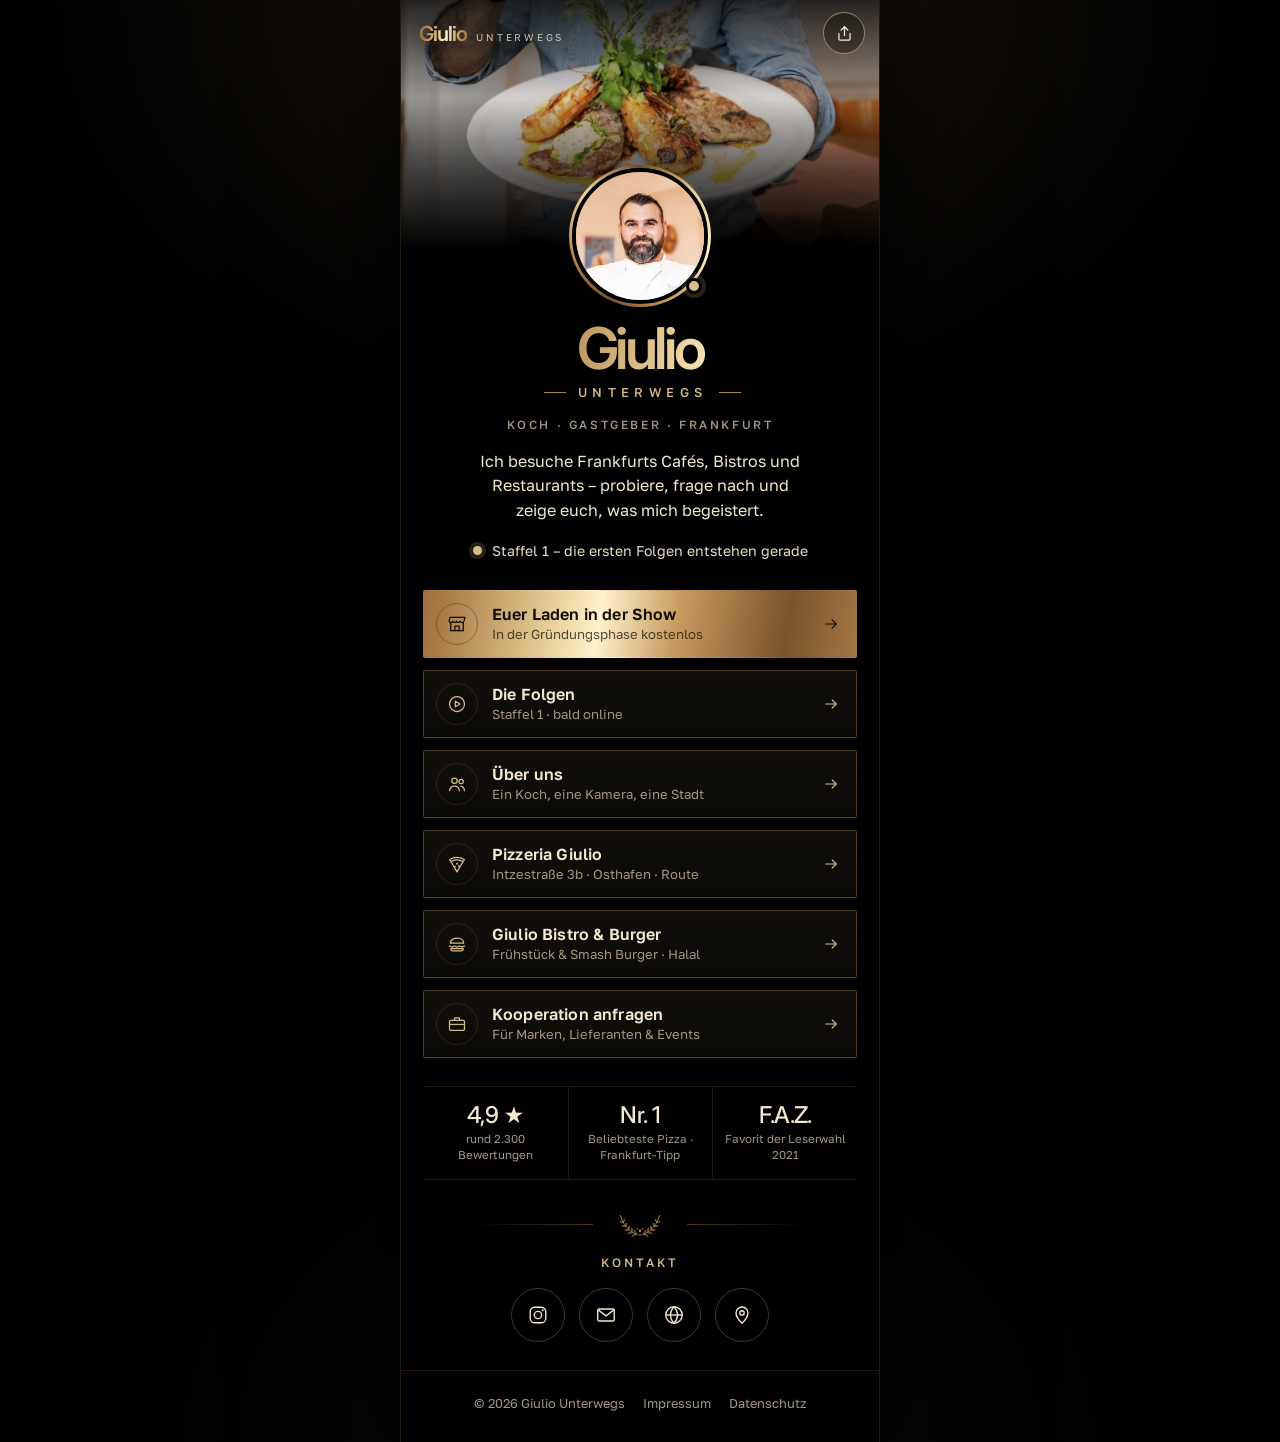
==== links/index.html @ 39a54cf3 "Link-Seite für die Instagram-Bio (/links/) - Titelbild, rundes Profilbild mit Goldring, Buttons mit " ====
<!doctype html>
<html lang="de">
<head>
<meta charset="utf-8">
<meta name="viewport" content="width=device-width, initial-scale=1, viewport-fit=cover">
<title>Giulio Unterwegs — Links</title>
<meta name="description" content="Giulio Unterwegs: Koch Giulio besucht Frankfurts Cafés, Bistros und Restaurants. Folgen, Pizzeria, Bistro und Anfragen für euren Laden.">
<meta name="theme-color" content="#000000">
<link rel="canonical" href="https://aziel111.github.io/giulio-unterwegs/links/">
<meta property="og:type" content="website">
<meta property="og:url" content="https://aziel111.github.io/giulio-unterwegs/links/">
<meta property="og:title" content="Giulio Unterwegs — alle Links">
<meta property="og:description" content="Folgen, Pizzeria Giulio, Giulio Bistro & Burger und euer Laden in der Show.">
<meta property="og:image" content="https://aziel111.github.io/giulio-unterwegs/assets/img/og.jpg">
<meta property="og:locale" content="de_DE">
<meta name="twitter:card" content="summary_large_image">
<link rel="icon" href="../favicon.svg" type="image/svg+xml">
<link rel="preload" href="../assets/fonts/inter-display-600.woff" as="font" type="font/woff" crossorigin>
<link rel="preload" href="../assets/fonts/golos.woff" as="font" type="font/woff" crossorigin>
<link rel="stylesheet" href="../assets/css/style.css?v=4">
</head>
<body class="linkseite">

<svg width="0" height="0" style="position:absolute" aria-hidden="true">
  <defs>
    <symbol id="i-laden" viewBox="0 0 24 24"><g fill="none" stroke="currentColor" stroke-width="1.5" stroke-linecap="round" stroke-linejoin="round"><path d="M4.5 10.5V20h15v-9.5"/><path d="M3 4h18l-1.2 4.6a2.4 2.4 0 0 1-4.6 0 2.4 2.4 0 0 1-4.4 0 2.4 2.4 0 0 1-4.4 0A2.4 2.4 0 0 1 1.8 8.6z" transform="translate(.6 0)"/><path d="M9.5 20v-5.5h5V20"/></g></symbol>
    <symbol id="i-play" viewBox="0 0 24 24"><g fill="none" stroke="currentColor" stroke-width="1.5" stroke-linejoin="round"><circle cx="12" cy="12" r="9"/><path d="M10 8.6l5.6 3.4-5.6 3.4z"/></g></symbol>
    <symbol id="i-team" viewBox="0 0 24 24"><g fill="none" stroke="currentColor" stroke-width="1.5" stroke-linecap="round"><circle cx="9" cy="8" r="3.2"/><path d="M3 20c.6-3.6 3-5.5 6-5.5s5.4 1.9 6 5.5"/><circle cx="17" cy="9" r="2.6"/><path d="M16.6 14.6c2.4.3 4 2.1 4.4 5.4"/></g></symbol>
    <symbol id="i-pizza" viewBox="0 0 24 24"><g fill="none" stroke="currentColor" stroke-width="1.5" stroke-linejoin="round"><path d="M12 21.5L3.2 6.6a17.5 17.5 0 0 1 17.6 0z"/><path d="M4.7 9.1a14.6 14.6 0 0 1 14.6 0"/></g><g fill="currentColor"><circle cx="12" cy="11.6" r="1.2"/><circle cx="9.8" cy="15" r="1"/><circle cx="14.2" cy="14.6" r="1"/></g></symbol>
    <symbol id="i-burger" viewBox="0 0 24 24"><g fill="none" stroke="currentColor" stroke-width="1.5" stroke-linecap="round" stroke-linejoin="round"><path d="M4 11c0-3.6 3.6-6 8-6s8 2.4 8 6z"/><path d="M3 14.5c1.5 0 1.5 1 3 1s1.5-1 3-1 1.5 1 3 1 1.5-1 3-1 1.5 1 3 1 1.5-1 3-1"/><path d="M4.5 17.5h15v.6a2 2 0 0 1-2 2h-11a2 2 0 0 1-2-2z"/></g></symbol>
    <symbol id="i-koffer" viewBox="0 0 24 24"><g fill="none" stroke="currentColor" stroke-width="1.5" stroke-linejoin="round"><rect x="3" y="7.5" width="18" height="12" rx="1.5"/><path d="M9 7.5v-2a1 1 0 0 1 1-1h4a1 1 0 0 1 1 1v2"/><path d="M3 12.5h18"/></g></symbol>
    <symbol id="i-insta" viewBox="0 0 24 24"><g fill="none" stroke="currentColor" stroke-width="1.5"><rect x="3.5" y="3.5" width="17" height="17" rx="5"/><circle cx="12" cy="12" r="4"/></g><circle cx="17.2" cy="6.8" r="1.1" fill="currentColor"/></symbol>
    <symbol id="i-mail" viewBox="0 0 24 24"><g fill="none" stroke="currentColor" stroke-width="1.5" stroke-linejoin="round"><rect x="3" y="5.5" width="18" height="13" rx="1.5"/><path d="M3.6 6.6l8.4 6.4 8.4-6.4"/></g></symbol>
    <symbol id="i-web" viewBox="0 0 24 24"><g fill="none" stroke="currentColor" stroke-width="1.5"><circle cx="12" cy="12" r="9"/><path d="M3 12h18"/><path d="M12 3c2.5 2.6 3.8 5.6 3.8 9s-1.3 6.4-3.8 9c-2.5-2.6-3.8-5.6-3.8-9S9.5 5.6 12 3z"/></g></symbol>
    <symbol id="i-pin" viewBox="0 0 24 24"><g fill="none" stroke="currentColor" stroke-width="1.5" stroke-linejoin="round"><path d="M12 21s-6.5-6.2-6.5-11.2a6.5 6.5 0 0 1 13 0C18.5 14.8 12 21 12 21z"/><circle cx="12" cy="9.8" r="2.4"/></g></symbol>
    <symbol id="i-teilen" viewBox="0 0 24 24"><g fill="none" stroke="currentColor" stroke-width="1.6" stroke-linecap="round" stroke-linejoin="round"><path d="M12 3.5v11"/><path d="M7.8 7.6L12 3.5l4.2 4.1"/><path d="M5 12v7a1.5 1.5 0 0 0 1.5 1.5h11A1.5 1.5 0 0 0 19 19v-7"/></g></symbol>
    <symbol id="i-pfeil" viewBox="0 0 24 24"><path d="M5 12h14M13.5 6.5L19 12l-5.5 5.5" fill="none" stroke="currentColor" stroke-width="1.6" stroke-linecap="round" stroke-linejoin="round"/></symbol>
    <symbol id="orn" viewBox="0 0 120 60"><g transform="translate(0 -4)" fill="none" stroke="currentColor" stroke-width="1.4" stroke-linecap="round" stroke-linejoin="round"><path d="M60 56C46 54 30 44 22 22M51.4 53.8Q45.8 53.3 43.0 58.2Q48.7 58.8 51.4 53.8ZM51.4 53.8Q52.9 48.6 48.7 45.2Q47.2 50.4 51.4 53.8ZM43.7 50.0Q38.6 48.3 35.2 52.5Q40.3 54.3 43.7 50.0ZM43.7 50.0Q46.2 45.5 42.8 41.7Q40.3 46.2 43.7 50.0ZM36.7 44.8Q32.3 42.1 28.5 45.6Q32.9 48.3 36.7 44.8ZM36.7 44.8Q40.0 41.1 37.3 37.0Q34.1 40.7 36.7 44.8ZM30.4 37.7Q26.8 34.3 22.7 37.1Q26.3 40.5 30.4 37.7ZM30.4 37.7Q34.2 35.1 32.3 30.8Q28.4 33.5 30.4 37.7ZM25.2 29.4Q22.6 25.5 18.3 27.6Q21.0 31.5 25.2 29.4ZM25.2 29.4Q29.3 27.7 28.0 23.4Q23.9 25.2 25.2 29.4ZM22.0 22.0Q23.3 17.3 19.3 14.5Q18.0 19.2 22.0 22.0Z"/><path d="M60 56C74 54 90 44 98 22M68.6 53.8Q74.2 53.3 77 58.2Q71.3 58.8 68.6 53.8ZM68.6 53.8Q67.1 48.6 71.3 45.2Q72.8 50.4 68.6 53.8ZM76.3 50Q81.4 48.3 84.8 52.5Q79.7 54.3 76.3 50ZM76.3 50Q73.8 45.5 77.2 41.7Q79.7 46.2 76.3 50ZM83.3 44.8Q87.7 42.1 91.5 45.6Q87.1 48.3 83.3 44.8ZM83.3 44.8Q80 41.1 82.7 37Q85.9 40.7 83.3 44.8ZM89.6 37.7Q93.2 34.3 97.3 37.1Q93.7 40.5 89.6 37.7ZM89.6 37.7Q85.8 35.1 87.7 30.8Q91.6 33.5 89.6 37.7ZM94.8 29.4Q97.4 25.5 101.7 27.6Q99 31.5 94.8 29.4ZM94.8 29.4Q90.7 27.7 92 23.4Q96.1 25.2 94.8 29.4ZM98 22Q96.7 17.3 100.7 14.5Q102 19.2 98 22Z"/></g><g fill="currentColor"><circle cx="60" cy="43" r="2.6"/><circle cx="54.5" cy="39" r="1.7"/><circle cx="65.5" cy="39" r="1.7"/></g></symbol>
  </defs>
</svg>

<div class="lk">
  <figure class="lk-cover">
    <img src="../assets/img/cover-links.jpg" alt="Giulio hält einen Teller mit Steak, Riesengarnelen und frischen Kräutern" fetchpriority="high">
    <a class="lk-marke-oben" href="../" aria-label="Zur Website von Giulio Unterwegs"><span class="logo-marke">Giulio</span><span class="logo-zusatz">Unterwegs</span></a>
    <button class="lk-teilen" type="button" aria-label="Seite teilen"><svg aria-hidden="true"><use href="#i-teilen"/></svg></button>
  </figure>

  <main class="lk-inhalt">
    <div class="lk-avatar lk-rein">
      <img src="../assets/img/avatar-giulio.jpg" alt="Giulio im weißen Kochjackett" width="136" height="136">
      <span class="lk-live" aria-hidden="true"></span>
    </div>

    <h1 class="lk-name lk-rein" style="--i:1"><span class="marke-klein">Giulio</span><span class="zusatz">Unterwegs</span></h1>
    <p class="lk-rolle lk-rein" style="--i:2">Koch · Gastgeber · Frankfurt</p>
    <p class="lk-text lk-rein" style="--i:3">Ich besuche Frankfurts Cafés, Bistros und Restaurants – probiere, frage nach und zeige euch, was mich begeistert.</p>
    <a class="status lk-rein" style="--i:4" href="../#folgen">Staffel 1 – die ersten Folgen entstehen gerade</a>

    <ul class="lk-links">
      <li class="lk-rein" style="--i:5"><a class="lk-btn lk-btn--gold" href="../#fuer-laeden">
        <span class="lk-ico"><svg aria-hidden="true"><use href="#i-laden"/></svg></span>
        <span><b>Euer Laden in der Show</b><small>In der Gründungsphase kostenlos</small></span>
        <svg class="lk-pfeil" aria-hidden="true"><use href="#i-pfeil"/></svg></a></li>
      <li class="lk-rein" style="--i:6"><a class="lk-btn" href="../#folgen">
        <span class="lk-ico"><svg aria-hidden="true"><use href="#i-play"/></svg></span>
        <span><b>Die Folgen</b><small>Staffel 1 · bald online</small></span>
        <svg class="lk-pfeil" aria-hidden="true"><use href="#i-pfeil"/></svg></a></li>
      <li class="lk-rein" style="--i:7"><a class="lk-btn" href="../#ueber-uns">
        <span class="lk-ico"><svg aria-hidden="true"><use href="#i-team"/></svg></span>
        <span><b>Über uns</b><small>Ein Koch, eine Kamera, eine Stadt</small></span>
        <svg class="lk-pfeil" aria-hidden="true"><use href="#i-pfeil"/></svg></a></li>
      <li class="lk-rein" style="--i:8"><a class="lk-btn" href="https://www.google.com/maps/search/?api=1&amp;query=Pizzeria%20Giulio%20Intzestra%C3%9Fe%203b%20Frankfurt" rel="noopener">
        <span class="lk-ico"><svg aria-hidden="true"><use href="#i-pizza"/></svg></span>
        <span><b>Pizzeria Giulio</b><small>Intzestraße 3b · Osthafen · Route</small></span>
        <svg class="lk-pfeil" aria-hidden="true"><use href="#i-pfeil"/></svg></a></li>
      <li class="lk-rein" style="--i:9"><a class="lk-btn" href="https://www.giuliobistro.de/" rel="noopener">
        <span class="lk-ico"><svg aria-hidden="true"><use href="#i-burger"/></svg></span>
        <span><b>Giulio Bistro &amp; Burger</b><small>Frühstück &amp; Smash Burger · Halal</small></span>
        <svg class="lk-pfeil" aria-hidden="true"><use href="#i-pfeil"/></svg></a></li>
      <li class="lk-rein" style="--i:10"><a class="lk-btn" href="mailto:contact@aziel.me?subject=Giulio%20Unterwegs%20%E2%80%93%20Kooperation">
        <span class="lk-ico"><svg aria-hidden="true"><use href="#i-koffer"/></svg></span>
        <span><b>Kooperation anfragen</b><small>Für Marken, Lieferanten &amp; Events</small></span>
        <svg class="lk-pfeil" aria-hidden="true"><use href="#i-pfeil"/></svg></a></li>
    </ul>

    <ul class="lk-beweis lk-rein" style="--i:11">
      <li><strong>4,9&nbsp;★</strong><span>rund 2.300 Bewertungen</span></li>
      <li><strong>Nr.&nbsp;1</strong><span>Beliebteste Pizza · Frankfurt-Tipp</span></li>
      <li><strong>F.A.Z.</strong><span>Favorit der Leserwahl 2021</span></li>
    </ul>

    <div class="lk-kontakt lk-rein" style="--i:12">
      <div class="ornament" aria-hidden="true"><svg viewBox="0 0 120 60"><use href="#orn"/></svg></div>
      <p>Kontakt</p>
      <ul class="lk-icons">
        <li><a href="https://www.instagram.com/giulio_unterwegs" rel="noopener" aria-label="Instagram @giulio_unterwegs"><svg aria-hidden="true"><use href="#i-insta"/></svg></a></li>
        <li><a href="mailto:contact@aziel.me?subject=Giulio%20Unterwegs" aria-label="E-Mail schreiben"><svg aria-hidden="true"><use href="#i-mail"/></svg></a></li>
        <li><a href="../" aria-label="Website Giulio Unterwegs"><svg aria-hidden="true"><use href="#i-web"/></svg></a></li>
        <li><a href="https://www.google.com/maps/search/?api=1&amp;query=Pizzeria%20Giulio%20Intzestra%C3%9Fe%203b%20Frankfurt" rel="noopener" aria-label="Standort Pizzeria Giulio"><svg aria-hidden="true"><use href="#i-pin"/></svg></a></li>
      </ul>
    </div>
  </main>

  <footer class="lk-fuss">
    <span>© 2026 Giulio Unterwegs</span>
    <a href="../impressum.html">Impressum</a>
    <a href="../datenschutz.html">Datenschutz</a>
  </footer>
</div>

<div class="lk-toast" role="status" aria-live="polite"></div>

<script>
// Teilen: auf dem Handy das Teilen-Menü, sonst Link kopieren
(function () {
  var knopf = document.querySelector('.lk-teilen');
  var toast = document.querySelector('.lk-toast');
  if (!knopf) return;
  var zeige = function (text) {
    toast.textContent = text; toast.classList.add('ist-da');
    setTimeout(function () { toast.classList.remove('ist-da'); }, 2200);
  };
  knopf.addEventListener('click', function () {
    var daten = { title: 'Giulio Unterwegs', text: 'Giulio besucht Frankfurts beste Läden', url: location.href };
    if (navigator.share) { navigator.share(daten).catch(function () {}); return; }
    if (navigator.clipboard) { navigator.clipboard.writeText(location.href).then(function () { zeige('Link kopiert'); }, function () { zeige(location.href); }); }
    else { zeige(location.href); }
  });
})();
</script>
</body>
</html>
---- assets/css/style.css ----
/* =========================================================
   Giulio Unterwegs
   Schwarz, gebürstetes Gold, moderne Grotesk (Inter Display + Golos Text).
   Gleiche Formensprache wie aziel.me – eine Datei für alle Seiten.
   ========================================================= */

@font-face { font-family:"Inter Display"; src:url("../fonts/inter-display-300.woff") format("woff"); font-weight:300; font-style:normal; font-display:swap }
@font-face { font-family:"Inter Display"; src:url("../fonts/inter-display-500.woff") format("woff"); font-weight:400 500; font-style:normal; font-display:swap }
@font-face { font-family:"Inter Display"; src:url("../fonts/inter-display-600.woff") format("woff"); font-weight:600 700; font-style:normal; font-display:swap }
@font-face { font-family:"Golos Text"; src:url("../fonts/golos.woff") format("woff"); font-weight:400 900; font-style:normal; font-display:swap }

:root {
  --schwarz:#000;
  --tafel:#0b0a08;
  --tafel-hoch:#14110c;
  --bronze-tief:#6e4a26;
  --bronze:#ac824d;
  --gold:#d6bc88;
  --champagner:#f3e8d0;
  --text:#e8dfcd;
  --leise:#a39782;
  --linie:rgba(172,130,77,.42);
  --linie-zart:rgba(172,130,77,.2);
  --metall:linear-gradient(100deg,
    #6e4a26 0%, #a87b45 16%, #e9cf98 30%, #fff1cc 36%, #c79a5e 46%,
    #7a532c 60%, #b88a52 74%, #ecd3a0 86%, #8a6034 100%);

  --display:"Inter Display", "Golos Text", system-ui, -apple-system, "Segoe UI", sans-serif;
  --sans:"Golos Text", system-ui, -apple-system, "Segoe UI", sans-serif;

  --rand:clamp(16px, 4vw, 48px);
  --breite:1240px;
  --kopf-h:76px;
  --ease:cubic-bezier(.2,.7,.2,1);
}

*, *::before, *::after { box-sizing:border-box }
html { scroll-behavior:smooth; scroll-padding-top:calc(var(--kopf-h) + 16px); -webkit-text-size-adjust:100% }
@media (prefers-reduced-motion:reduce) { html { scroll-behavior:auto } }
body {
  margin:0; background:var(--schwarz); color:var(--text);
  font-family:var(--sans); font-size:1.0625rem; line-height:1.68;
  -webkit-font-smoothing:antialiased; text-rendering:optimizeLegibility; overflow-x:hidden;
}
img, svg { display:block; max-width:100% }
img { height:auto }
a { color:inherit }
p { margin:0 0 1em }
h1, h2, h3, h4 { margin:0; font-weight:500 }
::selection { background:var(--bronze); color:#000 }
:focus-visible { outline:2px solid var(--gold); outline-offset:3px }

.wrap { width:100%; max-width:calc(var(--breite) + 2 * var(--rand)); margin-inline:auto; padding-inline:var(--rand) }
.sr-only { position:absolute !important; width:1px; height:1px; padding:0; margin:-1px; overflow:hidden; clip:rect(0 0 0 0); white-space:nowrap; border:0 }
.skip { position:absolute; left:-999px; top:8px; z-index:100; background:var(--champagner); color:#000; padding:8px 14px; font-family:var(--sans) }
.skip:focus { left:8px }
.metall-text {
  background:var(--metall); background-size:200% 100%; background-position:20% 0;
  -webkit-background-clip:text; background-clip:text; color:transparent;
}

/* ---------- Typo-Bausteine ---------- */

.eyebrow {
  display:flex; align-items:center; gap:14px; margin:0 0 22px;
  font-family:var(--sans); font-size:.8rem; font-weight:500; letter-spacing:.2em; text-transform:uppercase; color:var(--gold);
}
.eyebrow::before { content:""; width:36px; height:1px; background:var(--bronze); flex:none }
.eyebrow--mitte { justify-content:center }
.titel {
  font-family:var(--display); color:var(--champagner); font-weight:500;
  font-size:clamp(2.4rem, 5.2vw, 4.4rem); line-height:1.02; letter-spacing:-.035em; max-width:16ch;
}
.lead { font-size:clamp(1.08rem, 1.35vw, 1.22rem); line-height:1.6; color:var(--champagner) }
.leise { color:var(--leise) }
.abschnitt { position:relative; padding-block:clamp(80px, 11vw, 150px) }
.abschnitt--linie { border-top:1px solid var(--linie-zart) }
.abschnitt-kopf { display:grid; grid-template-columns:minmax(0,1fr) minmax(0,1fr); gap:24px clamp(32px, 6vw, 96px); align-items:end; margin-bottom:clamp(40px, 6vw, 72px) }
.abschnitt-kopf .lead { margin:0; max-width:46ch }
@media (max-width:860px) { .abschnitt-kopf { grid-template-columns:1fr } }

/* ---------- Buttons ---------- */

.btn {
  display:inline-flex; align-items:center; justify-content:center; gap:.6em;
  min-height:52px; padding:0 1.5em;
  font-family:var(--sans); font-size:1rem; font-weight:600; letter-spacing:.02em; line-height:1.1;
  text-decoration:none; text-align:center; border:1px solid var(--bronze); border-radius:2px;
  color:var(--champagner); background:transparent; cursor:pointer;
  transition:background-color .25s, border-color .25s, color .25s, background-position .6s var(--ease);
}
.btn svg { width:18px; height:18px; flex:none }
.btn:hover { background-color:rgba(172,130,77,.14); border-color:var(--gold) }
.btn--gold {
  color:#140d05; border-color:transparent;
  background:var(--metall); background-size:180% 100%; background-position:30% 0;
}
.btn--gold:hover { background:var(--metall); background-size:180% 100%; background-position:72% 0; color:#140d05 }
.pfeil { display:inline-flex; align-items:center; gap:.5em; font-family:var(--sans); font-weight:500; font-size:1rem; color:var(--gold); text-decoration:none; border-bottom:1px solid var(--linie); padding-bottom:3px; transition:border-color .2s, gap .25s var(--ease) }
.pfeil:hover { border-color:var(--gold); gap:.8em }

/* ---------- Kopfzeile ---------- */

.kopf {
  position:fixed; inset:0 0 auto 0; z-index:50; height:var(--kopf-h);
  display:flex; align-items:center; border-bottom:1px solid transparent;
  transition:background-color .35s, border-color .35s, backdrop-filter .35s;
}
.kopf.ist-gescrollt, .kopf.menue-offen { background:rgba(0,0,0,.72); border-bottom-color:var(--linie-zart); -webkit-backdrop-filter:blur(14px) saturate(1.2); backdrop-filter:blur(14px) saturate(1.2) }
.kopf .wrap { display:flex; align-items:center; justify-content:space-between; gap:24px }
.logo { display:inline-flex; align-items:baseline; gap:.5em; text-decoration:none; line-height:1 }
.logo-marke {
  font-family:var(--display); font-weight:600; font-size:1.65rem; letter-spacing:-.045em; padding:.05em .06em .12em 0;
  background:var(--metall); background-size:220% 100%; background-position:18% 0; -webkit-background-clip:text; background-clip:text; color:transparent;
}
.logo-zusatz { font-family:var(--sans); font-size:.72rem; letter-spacing:.28em; text-transform:uppercase; color:var(--leise) }
.kopf-nav { display:flex; align-items:center; gap:clamp(18px, 2.4vw, 34px) }
.kopf-nav > a:not(.btn) { font-family:var(--sans); font-size:.95rem; text-decoration:none; color:var(--text); padding:6px 0; border-bottom:1px solid transparent; transition:border-color .2s, color .2s }
.kopf-nav > a:not(.btn):hover { color:var(--gold); border-bottom-color:var(--bronze) }
.kopf-nav .btn { min-height:44px; padding:0 1.2em; font-size:.95rem }
.menue-knopf { display:none; width:46px; height:46px; border:1px solid var(--linie); border-radius:2px; background:transparent; color:var(--champagner); cursor:pointer; padding:0; position:relative }
.menue-knopf span { position:absolute; left:13px; right:13px; height:1px; background:currentColor; transition:transform .3s var(--ease), opacity .2s }
.menue-knopf span:nth-child(1) { top:17px } .menue-knopf span:nth-child(2) { top:23px } .menue-knopf span:nth-child(3) { top:29px }
.menue-knopf[aria-expanded="true"] span:nth-child(1) { transform:translateY(6px) rotate(45deg) }
.menue-knopf[aria-expanded="true"] span:nth-child(2) { opacity:0 }
.menue-knopf[aria-expanded="true"] span:nth-child(3) { transform:translateY(-6px) rotate(-45deg) }
@media (max-width:960px) {
  .menue-knopf { display:block }
  .kopf-nav {
    position:fixed; inset:var(--kopf-h) 0 0 0; z-index:49; flex-direction:column; align-items:flex-start; justify-content:flex-start; gap:6px;
    padding:clamp(28px, 8vw, 56px) var(--rand) 40px; background:#000;
    opacity:0; visibility:hidden; transform:translateY(-8px); transition:opacity .3s, transform .35s var(--ease), visibility .3s;
  }
  .kopf.menue-offen .kopf-nav { opacity:1; visibility:visible; transform:none }
  /* backdrop-filter würde das fixierte Menü in die Kopfzeile einsperren */
  .kopf.menue-offen { -webkit-backdrop-filter:none; backdrop-filter:none; background:#000 }
  .kopf-nav > a:not(.btn) { font-family:var(--display); font-weight:500; letter-spacing:-.03em; font-size:clamp(2rem, 9vw, 2.8rem); color:var(--champagner); border:0; padding:4px 0 }
  .kopf-nav .btn { margin-top:24px; min-height:54px; width:100%; font-size:1.05rem }
}
body.menue-offen { overflow:hidden }

/* ---------- Hero ---------- */

.hero {
  position:relative; min-height:100svh; display:flex; flex-direction:column; justify-content:flex-end;
  padding-top:calc(var(--kopf-h) + 32px); overflow:hidden; isolation:isolate;
}
.hero-bild { position:absolute; top:0; right:0; bottom:0; width:min(60vw, 1060px); margin:0; z-index:-1; background:#000 }
.hero-bild picture { display:block; width:100%; height:100% }
.hero-bild img { width:100%; height:100%; object-fit:cover; object-position:50% 30%; filter:brightness(.86) contrast(1.06) saturate(.95) }
.hero-bild::after {
  content:""; position:absolute; inset:0; pointer-events:none;
  background:
    linear-gradient(90deg, #000 0%, rgba(0,0,0,.78) 12%, rgba(0,0,0,.18) 32%, rgba(0,0,0,0) 46%),
    linear-gradient(0deg, #000 0%, rgba(0,0,0,.8) 20%, rgba(0,0,0,0) 46%),
    linear-gradient(180deg, rgba(0,0,0,.9) 0%, rgba(0,0,0,.5) 11%, rgba(0,0,0,0) 26%);
}
.hero::after {
  content:""; position:absolute; z-index:-1; pointer-events:none; left:-3vw; top:15vh;
  width:min(30vw, 360px); aspect-ratio:2/1; background:url("../img/ornament.svg") no-repeat center/contain; opacity:.1;
}
.siegel { position:absolute; z-index:2; width:clamp(118px, 10vw, 156px); height:auto; aspect-ratio:1; right:var(--rand); bottom:18%; color:var(--gold); filter:drop-shadow(0 12px 28px rgba(0,0,0,.6)) }
.siegel .ring { transform-origin:50% 50%; animation:drehen 48s linear infinite }
@keyframes drehen { to { transform:rotate(360deg) } }
@media (max-width:1100px) { .siegel { display:none } }
.hero-inhalt { position:relative; z-index:2; padding-bottom:clamp(8px, 2vw, 20px) }
.hero-text { max-width:min(35rem, 46vw) }
.hero-lead { font-size:clamp(1.12rem, 1.45vw, 1.32rem); line-height:1.5; color:var(--champagner); margin-bottom:22px }
.status { display:inline-flex; align-items:center; gap:10px; font-family:var(--sans); font-size:.95rem; color:var(--text); margin:0; text-decoration:none }
.status::before { content:""; width:9px; height:9px; border-radius:50%; background:var(--gold); box-shadow:0 0 0 4px rgba(214,188,136,.18); flex:none; animation:puls 2.6s ease-in-out infinite }
a.status:hover { color:var(--gold) }
@keyframes puls { 50% { box-shadow:0 0 0 7px rgba(214,188,136,.06) } }
.hero-cta { display:flex; flex-wrap:wrap; gap:12px; margin-top:28px }

.hero-titel { display:flex; flex-wrap:wrap; align-items:flex-end; gap:0 clamp(16px, 2.4vw, 40px); margin-top:clamp(18px, 3vw, 40px) }
.marke {
  display:block; font-family:var(--display); font-weight:600;
  font-size:clamp(5rem, 24vw, 22rem); line-height:.84; letter-spacing:-.07em;
  margin:0 0 0 -.055em; padding:.04em .04em .18em 0;
  background:var(--metall); background-size:240% 100%; background-position:0% 0;
  -webkit-background-clip:text; background-clip:text; color:transparent;
}
.marke-zusatz {
  display:flex; align-items:center; gap:.9em; margin-bottom:clamp(1.6rem, 4.4vw, 4.6rem);
  font-family:var(--sans); font-weight:500; font-size:clamp(.95rem, 1.7vw, 1.55rem); letter-spacing:.42em; text-transform:uppercase; color:var(--gold);
}
.marke-zusatz::before { content:""; width:clamp(28px, 4vw, 64px); height:1px; background:var(--bronze) }
@media (prefers-reduced-motion:no-preference) {
  .marke { animation:glanz 3.4s var(--ease) .2s both }
  .marke-zusatz { animation:steigen 1.2s var(--ease) .9s both }
  .hero-bild img { animation:licht 2.6s var(--ease) both }
  .hero-text > * { animation:steigen 1.1s var(--ease) both }
  .hero-text > :nth-child(2) { animation-delay:.15s } .hero-text > :nth-child(3) { animation-delay:.3s } .hero-text > :nth-child(4) { animation-delay:.42s }
}
@keyframes glanz { from { background-position:100% 0; opacity:0; transform:translateY(.06em) } to { background-position:0% 0; opacity:1; transform:none } }
@keyframes licht { from { filter:brightness(.1) saturate(.4); transform:scale(1.04) } to { filter:brightness(.86) contrast(1.06) saturate(.95); transform:none } }
@keyframes steigen { from { opacity:0; transform:translateY(16px) } to { opacity:1; transform:none } }
@media (max-width:760px) {
  .hero { min-height:0; padding-top:0; justify-content:flex-start }
  .hero::after { display:none }
  .hero-bild { position:relative; width:100%; height:min(72svh, 640px); z-index:auto; order:0 }
  .hero-bild img { object-position:50% 24% }
  .hero-bild::after { background:linear-gradient(0deg, #000 0%, rgba(0,0,0,.55) 24%, rgba(0,0,0,0) 52%), linear-gradient(180deg, rgba(0,0,0,.88) 0%, rgba(0,0,0,.45) 12%, rgba(0,0,0,0) 28%) }
  .hero > .hero-titel { order:1; position:relative; z-index:2; margin-top:-.62em; flex-direction:column; align-items:flex-start }
  .hero .marke { font-size:34vw }
  .marke-zusatz { margin:-.2rem 0 0; font-size:.95rem; letter-spacing:.38em }
  .hero-inhalt { order:2; padding-top:28px; padding-bottom:48px }
  .hero-text { max-width:none }
  .hero-cta .btn { flex:1 1 auto }
}

/* ---------- Kennzahlen ---------- */

.zahlen { border-top:1px solid var(--linie-zart); border-bottom:1px solid var(--linie-zart) }
.zahlen ul { list-style:none; margin:0 auto; padding-block:0; display:grid; grid-template-columns:repeat(4, minmax(0,1fr)) }
.zahlen li { padding:clamp(22px, 3vw, 36px) clamp(12px, 2vw, 28px); border-left:1px solid var(--linie-zart) }
.zahlen li:first-child { border-left:0; padding-left:0 }
.zahlen strong { display:block; font-family:var(--display); font-weight:500; letter-spacing:-.04em; font-size:clamp(2rem, 3.6vw, 3rem); line-height:1.05; color:var(--champagner) }
.zahlen span { display:block; margin-top:6px; font-family:var(--sans); font-size:.9rem; line-height:1.45; color:var(--leise) }
@media (max-width:860px) {
  .zahlen ul { grid-template-columns:1fr 1fr }
  .zahlen li:nth-child(3) { border-left:0; padding-left:0 }
  .zahlen li:nth-child(n+3) { border-top:1px solid var(--linie-zart) }
}

/* ---------- Bekannt aus ---------- */

.presse { border-bottom:1px solid var(--linie-zart) }
.presse .wrap { display:flex; flex-wrap:wrap; align-items:center; justify-content:center; gap:12px clamp(24px, 4vw, 56px); padding-block:clamp(22px, 3vw, 32px) }
.presse-label { display:flex; align-items:center; gap:14px; font-family:var(--sans); font-size:.75rem; font-weight:500; letter-spacing:.24em; text-transform:uppercase; color:var(--gold) }
.presse-label::before { content:""; width:28px; height:1px; background:var(--bronze) }
.presse-name { font-family:var(--display); font-weight:500; letter-spacing:-.02em; font-size:clamp(1.1rem, 1.7vw, 1.4rem); color:var(--leise); text-decoration:none; transition:color .25s }
.presse-name:hover { color:var(--champagner) }
@media (max-width:600px) { .presse .wrap { justify-content:flex-start } .presse-label { flex-basis:100% } }

/* ---------- Bilder mit Rahmen ---------- */

.rahmen { margin:0; position:relative; padding:10px; border:1px solid var(--linie); background:var(--schwarz) }
.rahmen img { width:100%; height:100%; object-fit:cover }

/* ---------- Über uns ---------- */

.ich-raster { display:grid; grid-template-columns:minmax(0, 6fr) minmax(0, 5fr); gap:clamp(40px, 7vw, 110px); align-items:center }
.ich-text .titel { margin-bottom:clamp(26px, 3vw, 38px) }
.ich-text p { max-width:58ch }
.ich-bild { aspect-ratio:4/5 }
.ich-bild img { object-position:50% 30% }
@media (max-width:860px) {
  .ich-raster { grid-template-columns:1fr }
  .ich-bild { order:-1; margin-bottom:24px }
}

.team { margin-top:clamp(80px, 11vw, 150px); padding-top:clamp(56px, 7vw, 96px); border-top:1px solid var(--linie-zart);
  display:grid; grid-template-columns:minmax(0, 4fr) minmax(0, 7fr); gap:clamp(36px, 6vw, 96px); align-items:center }
.team-bild { aspect-ratio:4/5 }
.team-bild img { object-position:52% 40% }
.team h3 { font-family:var(--display); font-weight:500; letter-spacing:-.03em; color:var(--champagner); font-size:clamp(1.9rem, 3.4vw, 2.9rem); line-height:1.06; margin-bottom:22px; max-width:18ch }
.team p { max-width:58ch }
.team .pfeil { margin-top:8px }
@media (max-width:860px) { .team { grid-template-columns:1fr } .team-bild { max-width:420px } }

.zitat { margin:clamp(80px, 11vw, 150px) auto 0; max-width:920px; text-align:center }
.zitat .ornament { margin-bottom:28px }
.zitat blockquote { margin:0 auto; max-width:22ch; font-family:var(--display); font-weight:300; color:var(--champagner); font-size:clamp(1.9rem, 3.6vw, 3.1rem); line-height:1.16; letter-spacing:-.025em }
.zitat cite { display:block; margin-top:22px; font-family:var(--sans); font-style:normal; font-size:.82rem; letter-spacing:.2em; text-transform:uppercase; color:var(--gold) }

.ornament { display:flex; align-items:center; justify-content:center; gap:18px; color:var(--bronze) }
.ornament::before, .ornament::after { content:""; height:1px; flex:1 1 0; max-width:120px; background:linear-gradient(90deg, transparent, var(--linie)) }
.ornament::after { background:linear-gradient(270deg, transparent, var(--linie)) }
.ornament svg { width:72px; height:auto; flex:none }

/* ---------- Format (vier Schritte) ---------- */

.weg-liste { list-style:none; margin:0; padding:0; display:grid; grid-template-columns:repeat(4, minmax(0,1fr)); border-top:1px solid var(--linie-zart); border-bottom:1px solid var(--linie-zart) }
.weg-liste li { padding:clamp(28px, 3.4vw, 44px) clamp(18px, 2.2vw, 30px) clamp(32px, 4vw, 52px); border-left:1px solid var(--linie-zart) }
.weg-liste li:first-child { border-left:0; padding-left:0 }
.weg-nr { display:block; font-family:var(--display); font-weight:300; letter-spacing:-.04em; font-size:3.2rem; line-height:1; margin-bottom:22px; padding-bottom:.1em }
.weg-liste h3 { font-family:var(--display); font-weight:500; letter-spacing:-.02em; font-size:clamp(1.4rem, 1.9vw, 1.7rem); line-height:1.12; color:var(--champagner); margin-bottom:14px }
.weg-liste p { font-size:1.02rem; line-height:1.62; margin:0; color:var(--text) }
@media (max-width:1000px) {
  .weg-liste { grid-template-columns:1fr 1fr }
  .weg-liste li:nth-child(3) { border-left:0; padding-left:0 }
  .weg-liste li:nth-child(n+3) { border-top:1px solid var(--linie-zart) }
}
@media (max-width:600px) {
  .weg-liste { grid-template-columns:1fr }
  .weg-liste li { border-left:0; padding-inline:0 }
  .weg-liste li + li { border-top:1px solid var(--linie-zart) }
}

/* ---------- Großes Wort ---------- */

.wort-abschnitt { text-align:center; overflow:hidden }
.grosses-wort {
  display:block; font-family:var(--display); font-weight:600; font-size:clamp(3.6rem, 15vw, 13.5rem); line-height:.86; letter-spacing:-.065em;
  padding:.04em .06em .16em; margin:0 auto clamp(20px, 3vw, 36px);
}
.wort-abschnitt .lead { max-width:40ch; margin-inline:auto }
.wort-abschnitt p { max-width:56ch; margin-inline:auto }

/* ---------- Folgen ---------- */

.folgen-raster { list-style:none; margin:0; padding:0; display:grid; grid-template-columns:repeat(5, minmax(0,1fr)); gap:clamp(14px, 1.8vw, 24px) }
.folge-karte h3 { font-family:var(--display); font-weight:500; letter-spacing:-.02em; font-size:1.3rem; line-height:1.15; color:var(--champagner); margin:16px 0 4px }
.folge-karte p { font-family:var(--sans); font-size:.9rem; line-height:1.5; color:var(--leise); margin:0 }
.folge-platz {
  position:relative; aspect-ratio:9/16; overflow:hidden; border:1px solid var(--linie-zart);
  background:radial-gradient(120% 80% at 50% 0%, rgba(172,130,77,.16), rgba(0,0,0,0) 60%), linear-gradient(180deg, var(--tafel-hoch), #000);
  display:grid; place-items:center;
}
.folge-platz::before { content:""; position:absolute; inset:10px; border:1px solid rgba(172,130,77,.12); pointer-events:none }
.folge-platz .folge-nr { font-family:var(--display); font-weight:300; font-size:clamp(3.6rem, 6vw, 5.4rem); line-height:1; letter-spacing:-.05em; padding-bottom:.1em }
.folge-platz .bald { position:absolute; left:16px; top:16px; font-size:.78rem; letter-spacing:.14em; text-transform:uppercase; color:var(--gold) }
.folge-platz .bald::before { width:7px; height:7px }
.folge-platz svg { position:absolute; bottom:22px; left:50%; width:56px; transform:translateX(-50%); color:var(--bronze); opacity:.55 }
.video-knopf {
  all:unset; box-sizing:border-box; position:relative; display:block; width:100%; cursor:pointer; overflow:hidden; background:#000; aspect-ratio:9/16;
}
.video-knopf img { width:100%; height:100%; object-fit:cover; transition:transform .9s var(--ease), filter .5s }
.video-knopf::after { content:""; position:absolute; inset:0; background:linear-gradient(0deg, rgba(0,0,0,.55), rgba(0,0,0,0) 45%); pointer-events:none }
.video-knopf:hover img { transform:scale(1.035); filter:brightness(1.06) }
.video-knopf:focus-visible { outline:2px solid var(--gold); outline-offset:4px }
.play {
  position:absolute; z-index:2; left:50%; top:50%; width:56px; aspect-ratio:1; transform:translate(-50%, -50%);
  border-radius:50%; display:grid; place-items:center; background:rgba(0,0,0,.35); -webkit-backdrop-filter:blur(6px); backdrop-filter:blur(6px);
  border:1px solid rgba(233,207,152,.75); transition:transform .4s var(--ease), background-color .3s;
}
.play svg { width:32%; margin-left:8%; fill:var(--champagner) }
.video-knopf:hover .play { transform:translate(-50%, -50%) scale(1.08); background:rgba(172,130,77,.35) }
@media (max-width:1000px) { .folgen-raster { grid-template-columns:repeat(3, minmax(0,1fr)) } }
@media (max-width:640px) {
  .folgen-raster { grid-template-columns:none; grid-auto-flow:column; grid-auto-columns:64%; overflow-x:auto; scroll-snap-type:x mandatory; scroll-padding-inline:var(--rand); padding-bottom:12px; margin-inline:calc(var(--rand) * -1); padding-inline:var(--rand); scrollbar-width:none }
  .folgen-raster::-webkit-scrollbar { display:none }
  .folge-karte { scroll-snap-align:start }
}
.folgen-fuss { display:flex; flex-wrap:wrap; justify-content:space-between; align-items:center; gap:16px 32px; margin-top:clamp(40px, 5vw, 64px); padding-top:28px; border-top:1px solid var(--linie-zart) }
.folgen-fuss p { margin:0; font-family:var(--sans); font-size:.88rem; color:var(--leise) }

/* Player-Dialog (YouTube erst nach Klick) */
.player { width:min(1200px, 94vw); max-width:none; padding:0; border:1px solid var(--linie); background:#000; color:var(--text); overflow:visible }
.player--hoch { width:min(420px, 92vw) }
.player::backdrop { background:rgba(0,0,0,.88); -webkit-backdrop-filter:blur(6px); backdrop-filter:blur(6px) }
.player-buehne { position:relative; aspect-ratio:16/9; background:#000 }
.player--hoch .player-buehne { aspect-ratio:9/16; max-height:78vh; margin-inline:auto }
.player-buehne iframe { position:absolute; inset:0; width:100%; height:100%; border:0 }
.player-zu { position:absolute; right:0; bottom:calc(100% + 10px); display:inline-flex; align-items:center; gap:8px; background:none; border:0; color:var(--champagner); font-family:var(--sans); font-size:.95rem; cursor:pointer; padding:6px 0 }
.player-zu svg { width:20px; height:20px }
.player-titel { margin:0; padding:14px 18px; font-family:var(--display); font-size:1.2rem; color:var(--champagner); border-top:1px solid var(--linie-zart) }

/* ---------- Für Läden (Tafel) ---------- */

.tafel-box { display:grid; grid-template-columns:minmax(0, 5fr) minmax(0, 6fr); border:1px solid var(--linie); background:linear-gradient(180deg, var(--tafel-hoch), var(--tafel)) }
.tafel-box .bild { position:relative; min-height:320px; margin:0; border-right:1px solid var(--linie-zart) }
.tafel-box .bild img { position:absolute; inset:0; width:100%; height:100%; object-fit:cover; object-position:50% 50% }
.tafel-box .inhalt { padding:clamp(28px, 5vw, 72px) }
.tafel-box .titel { font-size:clamp(2.4rem, 4.6vw, 4rem); margin-bottom:22px }
.tafel-box .status { margin-bottom:22px }
.tafel-box ul { list-style:none; margin:26px 0 30px; padding:0; border-top:1px solid var(--linie-zart) }
.tafel-box li { display:flex; justify-content:space-between; align-items:baseline; gap:16px; padding:12px 0; border-bottom:1px solid var(--linie-zart); font-family:var(--sans); font-size:.98rem }
.tafel-box li b { font-family:var(--display); font-weight:500; letter-spacing:-.02em; font-size:1.15rem; color:var(--gold); white-space:nowrap }
.tafel-box .hero-cta { margin-top:0 }
@media (max-width:860px) { .tafel-box { grid-template-columns:1fr } .tafel-box .bild { min-height:0; aspect-ratio:16/10; border-right:0; border-bottom:1px solid var(--linie-zart) } }

.partner { text-align:center }
.partner .titel { margin:0 auto 26px; max-width:18ch }
.partner p { max-width:52ch; margin-inline:auto }
.partner .hero-cta { justify-content:center }

/* ---------- Kontakt ---------- */

.kontakt-liste { display:grid; grid-template-columns:repeat(4, minmax(0,1fr)); margin:0; padding:0; list-style:none; border-top:1px solid var(--linie-zart); border-bottom:1px solid var(--linie-zart) }
.kontakt-liste li + li { border-left:1px solid var(--linie-zart) }
.kontakt-liste a { display:block; height:100%; padding:clamp(26px, 3.4vw, 44px) clamp(16px, 2.4vw, 32px); text-decoration:none; transition:background-color .3s }
.kontakt-liste a:hover { background:rgba(172,130,77,.07) }
.kontakt-liste span { display:block; font-family:var(--sans); font-size:.8rem; letter-spacing:.2em; text-transform:uppercase; color:var(--gold); margin-bottom:10px }
.kontakt-liste strong { display:block; font-family:var(--display); font-weight:500; letter-spacing:-.02em; font-size:clamp(1.25rem, 2vw, 1.7rem); color:var(--champagner); overflow-wrap:anywhere }
@media (max-width:1100px) {
  .kontakt-liste { grid-template-columns:1fr 1fr }
  .kontakt-liste li:nth-child(3) { border-left:0 }
  .kontakt-liste li:nth-child(n+3) { border-top:1px solid var(--linie-zart) }
}
@media (max-width:640px) { .kontakt-liste { grid-template-columns:1fr } .kontakt-liste li + li { border-left:0; border-top:1px solid var(--linie-zart) } }

/* ---------- Fußzeile ---------- */

.fuss { border-top:1px solid var(--linie-zart); padding:clamp(56px, 7vw, 88px) 0 40px; color:var(--leise) }
.fuss-oben { display:flex; flex-wrap:wrap; justify-content:space-between; align-items:flex-end; gap:24px 48px; padding-bottom:36px; border-bottom:1px solid var(--linie-zart) }
.fuss-marke { display:flex; align-items:baseline; gap:.5em }
.fuss-marke b { font-family:var(--display); font-weight:600; font-size:clamp(3.2rem, 8vw, 6rem); line-height:.9; letter-spacing:-.06em; padding:.04em .06em .14em 0 }
.fuss-marke span { font-family:var(--sans); font-size:.85rem; letter-spacing:.3em; text-transform:uppercase; color:var(--gold) }
.fuss-ort { font-family:var(--sans); font-size:.85rem; letter-spacing:.2em; text-transform:uppercase; color:var(--leise); margin:0 }
.fuss-unten { display:flex; flex-wrap:wrap; justify-content:space-between; gap:14px 32px; padding-top:24px; font-family:var(--sans); font-size:.9rem }
.fuss nav { display:flex; flex-wrap:wrap; gap:8px 24px }
.fuss a { text-decoration:none; color:var(--leise); transition:color .2s }
.fuss a:hover { color:var(--gold) }

/* ---------- Auftauchen beim Scrollen ---------- */

@media (prefers-reduced-motion:no-preference) {
  .js .auftauchen { opacity:0; transform:translateY(28px); transition:opacity 1s var(--ease), transform 1.1s var(--ease) }
  .js .auftauchen.ist-sichtbar { opacity:1; transform:none }
  .js .auftauchen[data-verzoegerung="1"] { transition-delay:.12s }
  .js .auftauchen[data-verzoegerung="2"] { transition-delay:.24s }
  .js .auftauchen[data-verzoegerung="3"] { transition-delay:.36s }
  .js .auftauchen[data-verzoegerung="4"] { transition-delay:.48s }
}

/* =========================================================
   Einfache Seiten: Impressum, Datenschutz
   ========================================================= */

.nav { position:absolute; inset:0 0 auto 0; z-index:10 }
.nav .wrap { display:flex; align-items:center; justify-content:space-between; gap:20px; height:84px }
.nav .btn { min-height:44px; padding:0 1.2em; font-size:.92rem }

footer.site { border-top:1px solid var(--linie-zart); padding:44px 0 52px; font-family:var(--sans); font-size:.92rem }
footer.site .wrap { display:flex; flex-wrap:wrap; gap:1.2rem 2.4rem; justify-content:space-between; align-items:baseline; color:var(--leise) }
footer.site nav { display:flex; flex-wrap:wrap; gap:.6rem 1.6rem }
footer.site a { text-decoration:none; color:var(--leise) }
footer.site a:hover { color:var(--gold) }

.legal { padding:150px 0 100px }
.legal .wrap { max-width:860px }
.legal h1 { font-family:var(--display); font-weight:500; letter-spacing:-.035em; color:var(--champagner); font-size:clamp(2.6rem, 6vw, 4rem); line-height:1.05; margin-bottom:2rem }
.legal h2 { font-family:var(--sans); font-weight:600; font-size:1.15rem; color:var(--champagner); margin:2.4rem 0 .8rem }
.legal p, .legal li { font-family:var(--sans); font-size:1rem; line-height:1.7; color:var(--text); max-width:72ch }
.legal a { color:var(--gold) }
.legal .muted { color:var(--leise) }
.fill { background:rgba(172,130,77,.22); border-bottom:1px dashed var(--gold); padding:0 .25em }

/* =========================================================
   LINK-SEITE (/links/) – für die Instagram-Bio
   ========================================================= */

.linkseite {
  background:
    radial-gradient(70% 45% at 50% 0%, rgba(172,130,77,.16), rgba(0,0,0,0) 70%),
    radial-gradient(60% 40% at 50% 100%, rgba(172,130,77,.08), rgba(0,0,0,0) 70%),
    #000;
  min-height:100svh;
}
.lk { position:relative; width:100%; max-width:480px; margin:0 auto; min-height:100svh; display:flex; flex-direction:column; background:#000 }
@media (min-width:520px) { .lk { border-inline:1px solid var(--linie-zart); box-shadow:0 0 120px rgba(0,0,0,.9) } }

.lk-cover { position:relative; height:clamp(190px, 52vw, 250px); margin:0; overflow:hidden }
.lk-cover img { width:100%; height:100%; object-fit:cover; object-position:50% 55%; filter:brightness(.82) contrast(1.06) saturate(.95) }
.lk-cover::after { content:""; position:absolute; inset:0; background:linear-gradient(0deg, #000 0%, rgba(0,0,0,.55) 32%, rgba(0,0,0,0) 62%), linear-gradient(180deg, rgba(0,0,0,.78) 0%, rgba(0,0,0,.35) 22%, rgba(0,0,0,0) 40%) }
.lk-marke-oben { position:absolute; z-index:2; left:18px; top:16px; display:flex; align-items:baseline; gap:.45em; text-decoration:none; filter:drop-shadow(0 1px 10px rgba(0,0,0,.85)) }
.lk-marke-oben .logo-marke { font-size:1.3rem }
.lk-marke-oben .logo-zusatz { font-size:.62rem; color:var(--champagner); opacity:.8 }
.lk-teilen {
  position:absolute; z-index:2; right:14px; top:12px; width:42px; height:42px; display:grid; place-items:center; padding:0; cursor:pointer;
  border-radius:50%; border:1px solid rgba(233,207,152,.55); background:rgba(0,0,0,.35); color:var(--champagner);
  -webkit-backdrop-filter:blur(8px); backdrop-filter:blur(8px); transition:background-color .25s, border-color .25s;
}
.lk-teilen:hover { background:rgba(172,130,77,.3); border-color:var(--gold) }
.lk-teilen svg { width:19px; height:19px }

.lk-inhalt { position:relative; z-index:2; flex:1; padding:0 22px 28px; text-align:center }
.lk-avatar { position:relative; width:136px; height:136px; margin:-82px auto 0; border-radius:50% }
.lk-avatar::before {
  content:""; position:absolute; inset:-3px; border-radius:50%;
  background:conic-gradient(from 0deg, #6e4a26, #e9cf98, #fff1cc, #c79a5e, #7a532c, #b88a52, #ecd3a0, #6e4a26);
}
.lk-avatar img { position:relative; width:100%; height:100%; border-radius:50%; object-fit:cover; border:4px solid #000 }
.lk-avatar .lk-live { position:absolute; right:6px; bottom:10px; width:16px; height:16px; border-radius:50%; background:var(--gold); border:3px solid #000; box-shadow:0 0 0 4px rgba(214,188,136,.18); animation:puls 2.6s ease-in-out infinite }

.lk-name { margin:18px 0 0; line-height:1 }
.lk-name .marke-klein {
  display:block; font-family:var(--display); font-weight:600; font-size:3.6rem; line-height:.9; letter-spacing:-.06em; padding:.02em .06em .12em;
  background:var(--metall); background-size:240% 100%; background-position:10% 0; -webkit-background-clip:text; background-clip:text; color:transparent;
}
.lk-name .zusatz { display:flex; align-items:center; justify-content:center; gap:12px; margin-top:4px; font-family:var(--sans); font-weight:500; font-size:.8rem; letter-spacing:.42em; text-transform:uppercase; color:var(--gold); padding-left:.42em }
.lk-name .zusatz::before, .lk-name .zusatz::after { content:""; width:22px; height:1px; background:var(--bronze) }
.lk-rolle { margin:16px 0 0; font-family:var(--sans); font-size:.74rem; font-weight:500; letter-spacing:.22em; text-transform:uppercase; color:var(--leise) }
.lk-text { margin:14px auto 0; max-width:34ch; font-size:1rem; line-height:1.55; color:var(--champagner) }
.lk-inhalt .status { margin-top:16px; font-size:.88rem }

.lk-links { list-style:none; margin:26px 0 0; padding:0; display:grid; gap:12px; text-align:left }
.lk-btn {
  display:grid; grid-template-columns:42px minmax(0,1fr) 18px; align-items:center; gap:14px; min-height:66px; padding:12px 16px 12px 12px;
  text-decoration:none; color:var(--champagner); border:1px solid var(--linie); border-radius:2px;
  background:linear-gradient(180deg, rgba(20,17,12,.9), rgba(11,10,8,.9));
  transition:border-color .25s, background-color .25s, transform .2s var(--ease);
}
.lk-btn:hover { border-color:var(--gold); background:rgba(172,130,77,.1) }
.lk-btn:active { transform:scale(.985) }
.lk-ico { width:42px; height:42px; display:grid; place-items:center; border-radius:50%; border:1px solid var(--linie-zart); color:var(--gold) }
.lk-ico svg { width:20px; height:20px }
.lk-btn b { display:block; font-family:var(--sans); font-weight:600; font-size:1rem; line-height:1.25; letter-spacing:.01em }
.lk-btn small { display:block; margin-top:2px; font-family:var(--sans); font-size:.82rem; line-height:1.35; color:var(--leise) }
.lk-pfeil { width:18px; height:18px; color:var(--gold); transition:transform .3s var(--ease) }
.lk-btn:hover .lk-pfeil { transform:translateX(4px) }
.lk-btn--gold { border-color:transparent; color:#140d05; background:var(--metall); background-size:180% 100%; background-position:30% 0; transition:background-position .6s var(--ease), transform .2s var(--ease) }
.lk-btn--gold:hover { background:var(--metall); background-size:180% 100%; background-position:72% 0 }
.lk-btn--gold small { color:rgba(20,13,5,.72) }
.lk-btn--gold .lk-ico { border-color:rgba(20,13,5,.3); color:#140d05 }
.lk-btn--gold .lk-pfeil { color:#140d05 }

.lk-beweis { margin:28px 0 0; display:grid; grid-template-columns:repeat(3, minmax(0,1fr)); border-top:1px solid var(--linie-zart); border-bottom:1px solid var(--linie-zart); list-style:none; padding:0 }
.lk-beweis li { padding:16px 6px; border-left:1px solid var(--linie-zart) }
.lk-beweis li:first-child { border-left:0 }
.lk-beweis strong { display:block; font-family:var(--display); font-weight:500; letter-spacing:-.03em; font-size:1.45rem; line-height:1.1; color:var(--champagner) }
.lk-beweis span { display:block; margin-top:4px; font-family:var(--sans); font-size:.72rem; line-height:1.35; color:var(--leise) }

.lk-kontakt { margin-top:30px }
.lk-kontakt .ornament { margin-bottom:14px }
.lk-kontakt .ornament svg { width:58px }
.lk-kontakt p { margin:0 0 14px; font-family:var(--sans); font-size:.76rem; font-weight:500; letter-spacing:.24em; text-transform:uppercase; color:var(--gold) }
.lk-icons { list-style:none; margin:0; padding:0; display:flex; justify-content:center; gap:14px }
.lk-icons a { width:54px; height:54px; display:grid; place-items:center; border-radius:50%; border:1px solid var(--linie); color:var(--champagner); transition:background-color .25s, border-color .25s, color .25s, transform .2s var(--ease) }
.lk-icons a:hover { background:rgba(172,130,77,.16); border-color:var(--gold); color:var(--gold) }
.lk-icons a:active { transform:scale(.94) }
.lk-icons svg { width:22px; height:22px }

.lk-fuss { padding:22px 22px 28px; border-top:1px solid var(--linie-zart); display:flex; flex-wrap:wrap; justify-content:center; gap:6px 18px; font-family:var(--sans); font-size:.8rem; color:var(--leise) }
.lk-fuss a { color:var(--leise); text-decoration:none } .lk-fuss a:hover { color:var(--gold) }

.lk-toast { position:fixed; left:50%; bottom:28px; z-index:60; transform:translate(-50%, 20px); opacity:0; pointer-events:none; padding:10px 16px; border:1px solid var(--linie); background:#000; color:var(--champagner); font-family:var(--sans); font-size:.9rem; transition:opacity .3s, transform .3s var(--ease) }
.lk-toast.ist-da { opacity:1; transform:translate(-50%, 0) }

@media (prefers-reduced-motion:no-preference) {
  .lk-avatar::before { animation:drehen 9s linear infinite }
  .lk-cover img { animation:licht 2.2s var(--ease) both }
  .lk-rein { animation:steigen .9s var(--ease) both; animation-delay:calc(var(--i, 0) * 70ms + 150ms) }
}
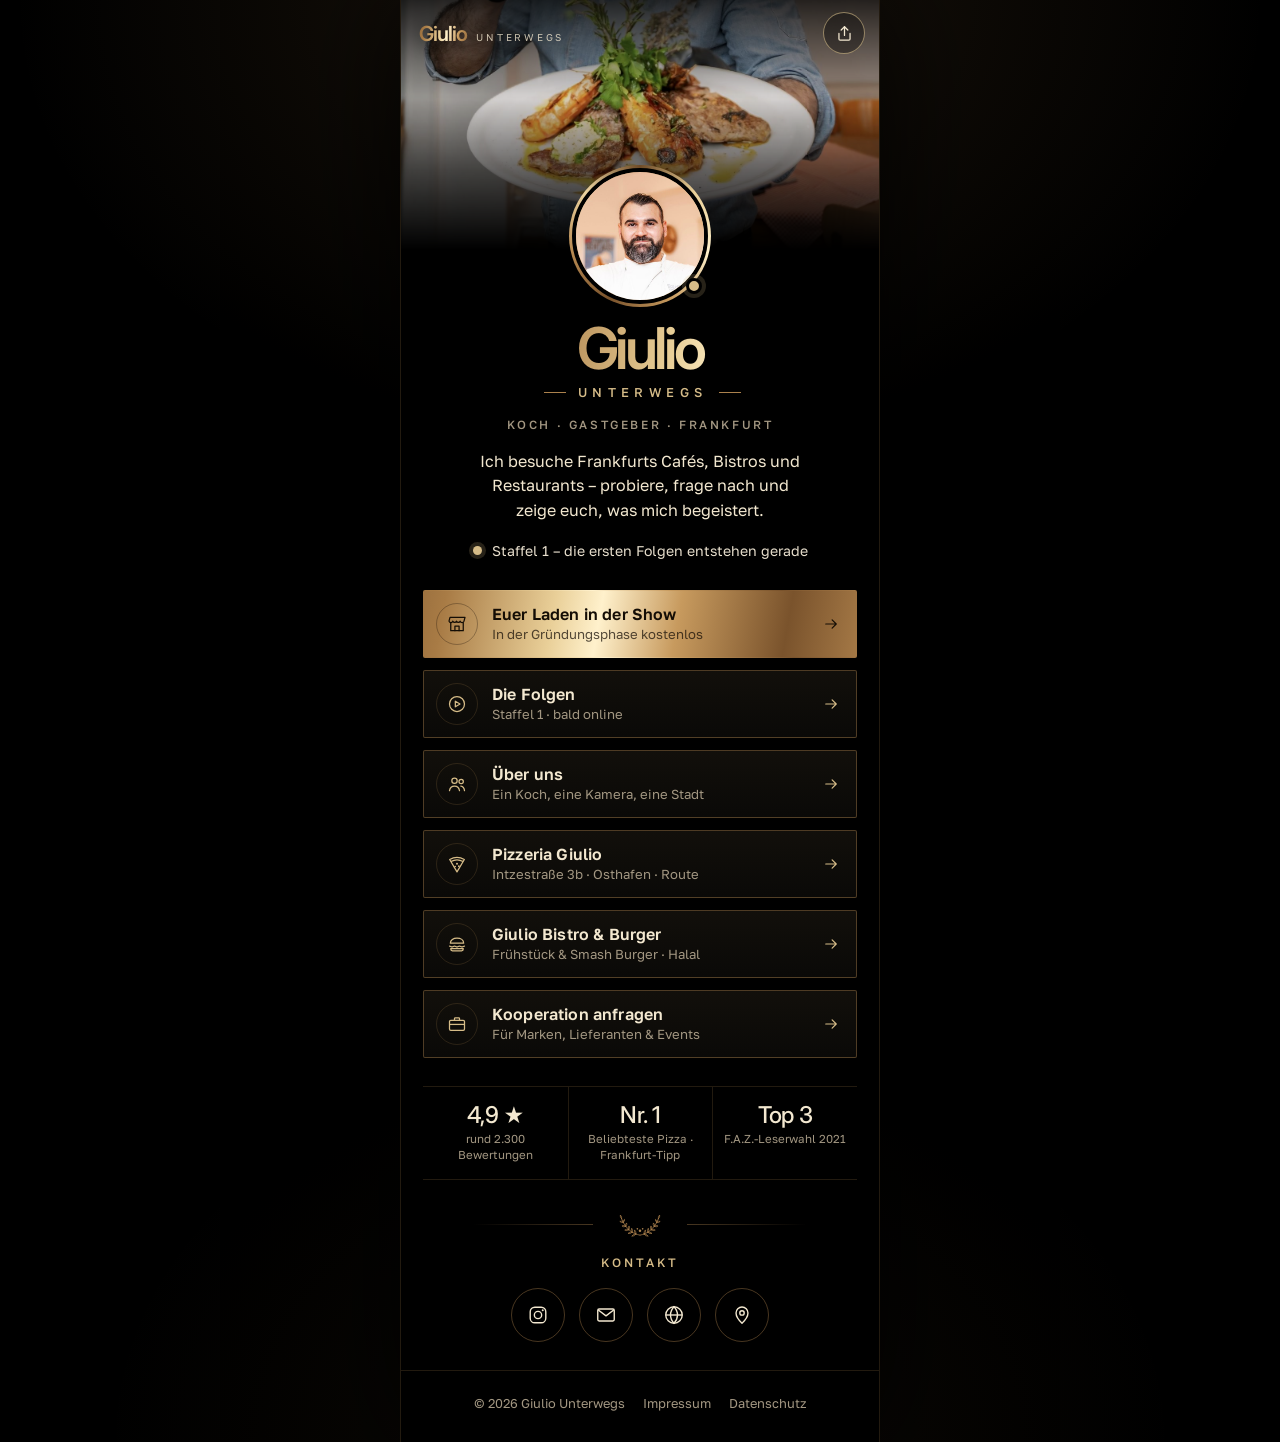
==== commit 0d0f6a8c: "F.A.Z. 2021: Top 3 der Leserwahl (über 4.500 Stimmen) Laut F.A.Z. vom 14.06.2021 ("Die beste Pizza d" ====
--- a/links/index.html
+++ b/links/index.html
@@ -87,7 +87,7 @@
     <ul class="lk-beweis lk-rein" style="--i:11">
       <li><strong>4,9&nbsp;★</strong><span>rund 2.300 Bewertungen</span></li>
       <li><strong>Nr.&nbsp;1</strong><span>Beliebteste Pizza · Frankfurt-Tipp</span></li>
-      <li><strong>F.A.Z.</strong><span>Favorit der Leserwahl 2021</span></li>
+      <li><strong>Top&nbsp;3</strong><span>F.A.Z.-Leserwahl 2021</span></li>
     </ul>
 
     <div class="lk-kontakt lk-rein" style="--i:12">
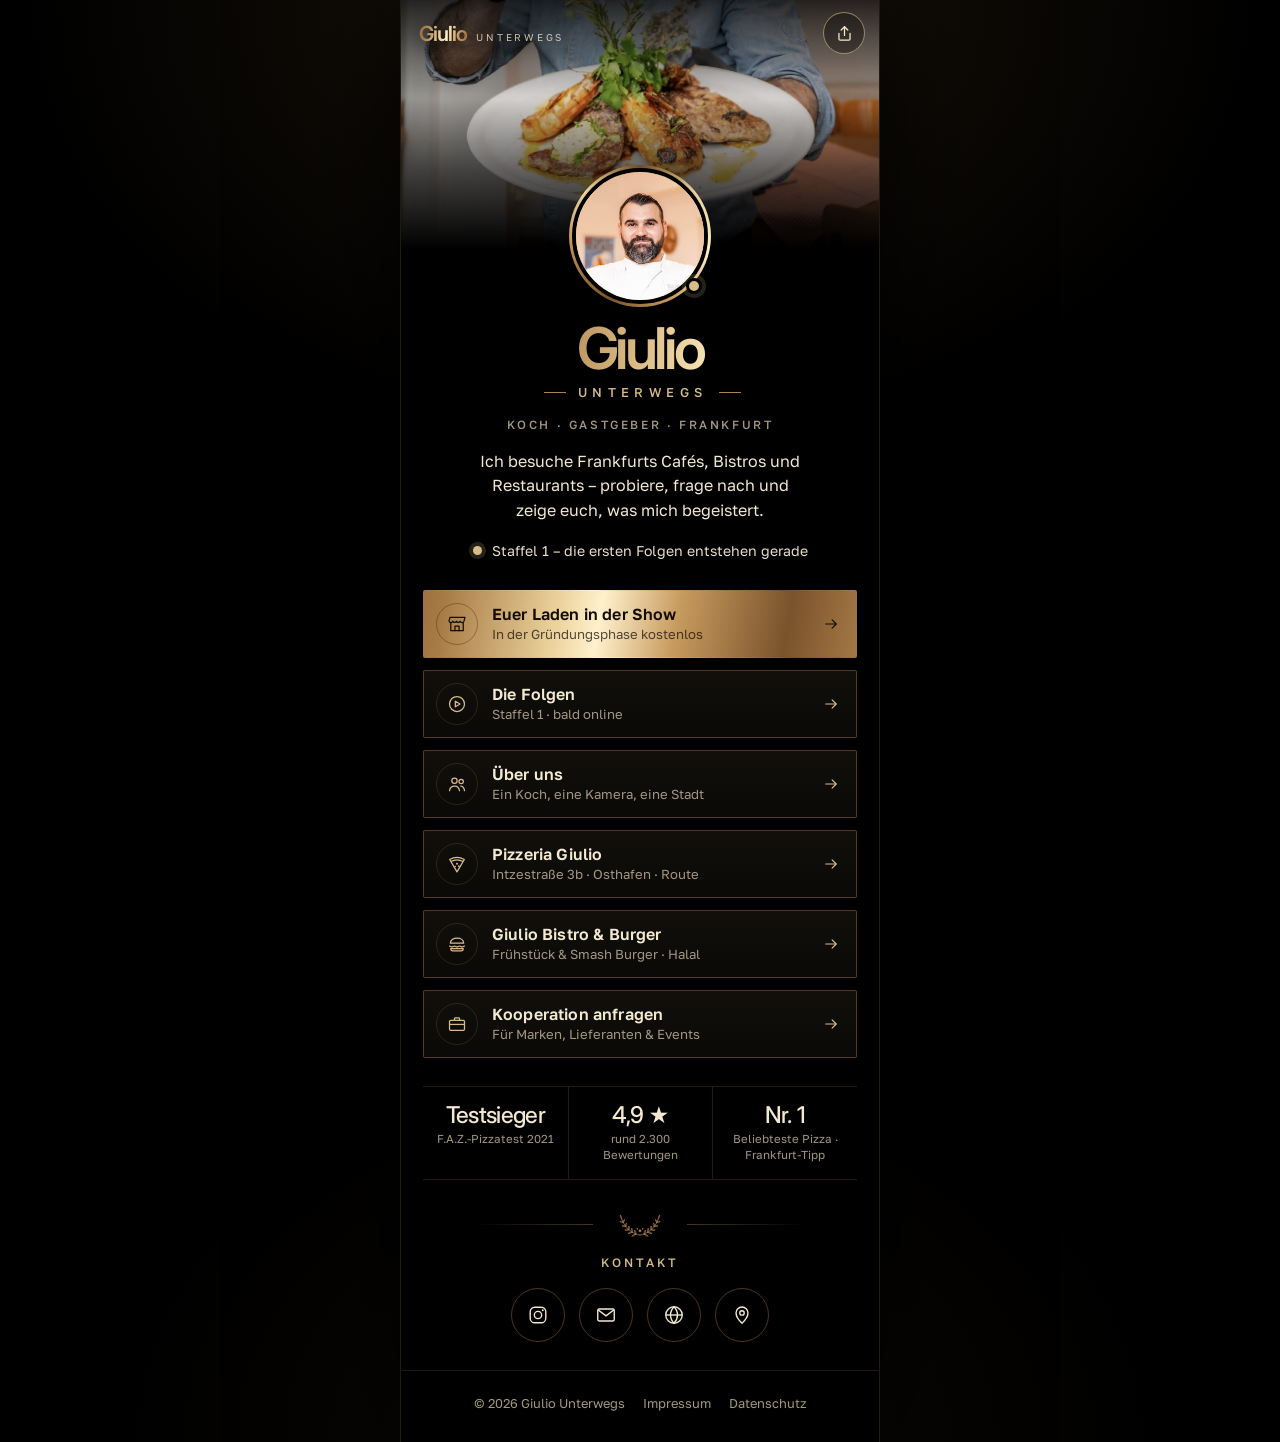
==== commit 691a1019: "Giulio ist Testsieger des F.A.Z.-Pizzatests 2021 - Erste Kennzahl: "Testsieger – F.A.Z.-Pizzatest 20" ====
--- a/links/index.html
+++ b/links/index.html
@@ -4,7 +4,7 @@
 <meta charset="utf-8">
 <meta name="viewport" content="width=device-width, initial-scale=1, viewport-fit=cover">
 <title>Giulio Unterwegs — Links</title>
-<meta name="description" content="Giulio Unterwegs: Koch Giulio besucht Frankfurts Cafés, Bistros und Restaurants. Folgen, Pizzeria, Bistro und Anfragen für euren Laden.">
+<meta name="description" content="Giulio Unterwegs: Koch Giulio, Gewinner des F.A.Z.-Pizzatests 2021, besucht Frankfurts Cafés, Bistros und Restaurants. Folgen, Pizzeria, Bistro und Anfragen für euren Laden.">
 <meta name="theme-color" content="#000000">
 <link rel="canonical" href="https://aziel111.github.io/giulio-unterwegs/links/">
 <meta property="og:type" content="website">
@@ -85,9 +85,9 @@
     </ul>
 
     <ul class="lk-beweis lk-rein" style="--i:11">
+      <li><strong>Testsieger</strong><span>F.A.Z.-Pizzatest 2021</span></li>
       <li><strong>4,9&nbsp;★</strong><span>rund 2.300 Bewertungen</span></li>
       <li><strong>Nr.&nbsp;1</strong><span>Beliebteste Pizza · Frankfurt-Tipp</span></li>
-      <li><strong>Top&nbsp;3</strong><span>F.A.Z.-Leserwahl 2021</span></li>
     </ul>
 
     <div class="lk-kontakt lk-rein" style="--i:12">
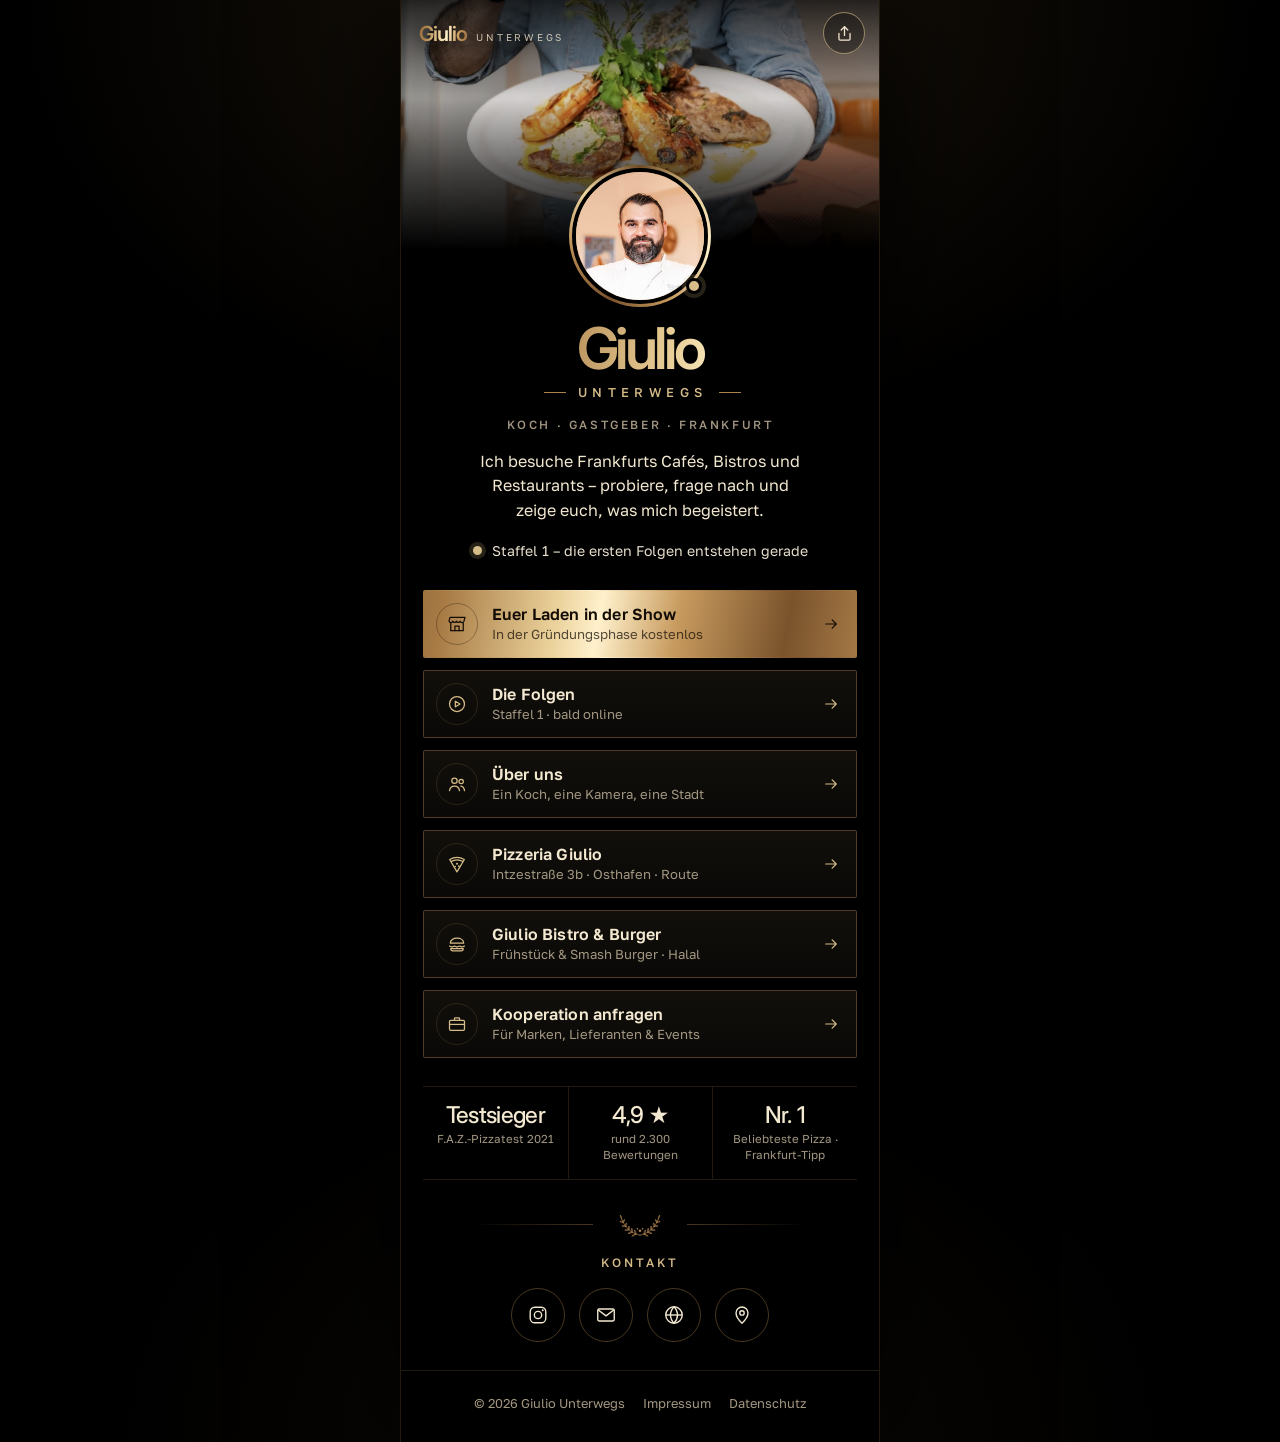
==== commit afdecf6b: "Eigene Domain giulio-unterwegs.de und info@giulio-unterwegs.de - CNAME-Datei für GitHub Pages (giuli" ====
--- a/links/index.html
+++ b/links/index.html
@@ -6,12 +6,12 @@
 <title>Giulio Unterwegs — Links</title>
 <meta name="description" content="Giulio Unterwegs: Koch Giulio, Gewinner des F.A.Z.-Pizzatests 2021, besucht Frankfurts Cafés, Bistros und Restaurants. Folgen, Pizzeria, Bistro und Anfragen für euren Laden.">
 <meta name="theme-color" content="#000000">
-<link rel="canonical" href="https://aziel111.github.io/giulio-unterwegs/links/">
+<link rel="canonical" href="https://giulio-unterwegs.de/links/">
 <meta property="og:type" content="website">
-<meta property="og:url" content="https://aziel111.github.io/giulio-unterwegs/links/">
+<meta property="og:url" content="https://giulio-unterwegs.de/links/">
 <meta property="og:title" content="Giulio Unterwegs — alle Links">
 <meta property="og:description" content="Folgen, Pizzeria Giulio, Giulio Bistro & Burger und euer Laden in der Show.">
-<meta property="og:image" content="https://aziel111.github.io/giulio-unterwegs/assets/img/og.jpg">
+<meta property="og:image" content="https://giulio-unterwegs.de/assets/img/og.jpg">
 <meta property="og:locale" content="de_DE">
 <meta name="twitter:card" content="summary_large_image">
 <link rel="icon" href="../favicon.svg" type="image/svg+xml">
@@ -78,7 +78,7 @@
         <span class="lk-ico"><svg aria-hidden="true"><use href="#i-burger"/></svg></span>
         <span><b>Giulio Bistro &amp; Burger</b><small>Frühstück &amp; Smash Burger · Halal</small></span>
         <svg class="lk-pfeil" aria-hidden="true"><use href="#i-pfeil"/></svg></a></li>
-      <li class="lk-rein" style="--i:10"><a class="lk-btn" href="mailto:contact@aziel.me?subject=Giulio%20Unterwegs%20%E2%80%93%20Kooperation">
+      <li class="lk-rein" style="--i:10"><a class="lk-btn" href="mailto:info@giulio-unterwegs.de?subject=Giulio%20Unterwegs%20%E2%80%93%20Kooperation">
         <span class="lk-ico"><svg aria-hidden="true"><use href="#i-koffer"/></svg></span>
         <span><b>Kooperation anfragen</b><small>Für Marken, Lieferanten &amp; Events</small></span>
         <svg class="lk-pfeil" aria-hidden="true"><use href="#i-pfeil"/></svg></a></li>
@@ -95,7 +95,7 @@
       <p>Kontakt</p>
       <ul class="lk-icons">
         <li><a href="https://www.instagram.com/giulio_unterwegs" rel="noopener" aria-label="Instagram @giulio_unterwegs"><svg aria-hidden="true"><use href="#i-insta"/></svg></a></li>
-        <li><a href="mailto:contact@aziel.me?subject=Giulio%20Unterwegs" aria-label="E-Mail schreiben"><svg aria-hidden="true"><use href="#i-mail"/></svg></a></li>
+        <li><a href="mailto:info@giulio-unterwegs.de?subject=Giulio%20Unterwegs" aria-label="E-Mail schreiben"><svg aria-hidden="true"><use href="#i-mail"/></svg></a></li>
         <li><a href="../" aria-label="Website Giulio Unterwegs"><svg aria-hidden="true"><use href="#i-web"/></svg></a></li>
         <li><a href="https://www.google.com/maps/search/?api=1&amp;query=Pizzeria%20Giulio%20Intzestra%C3%9Fe%203b%20Frankfurt" rel="noopener" aria-label="Standort Pizzeria Giulio"><svg aria-hidden="true"><use href="#i-pin"/></svg></a></li>
       </ul>
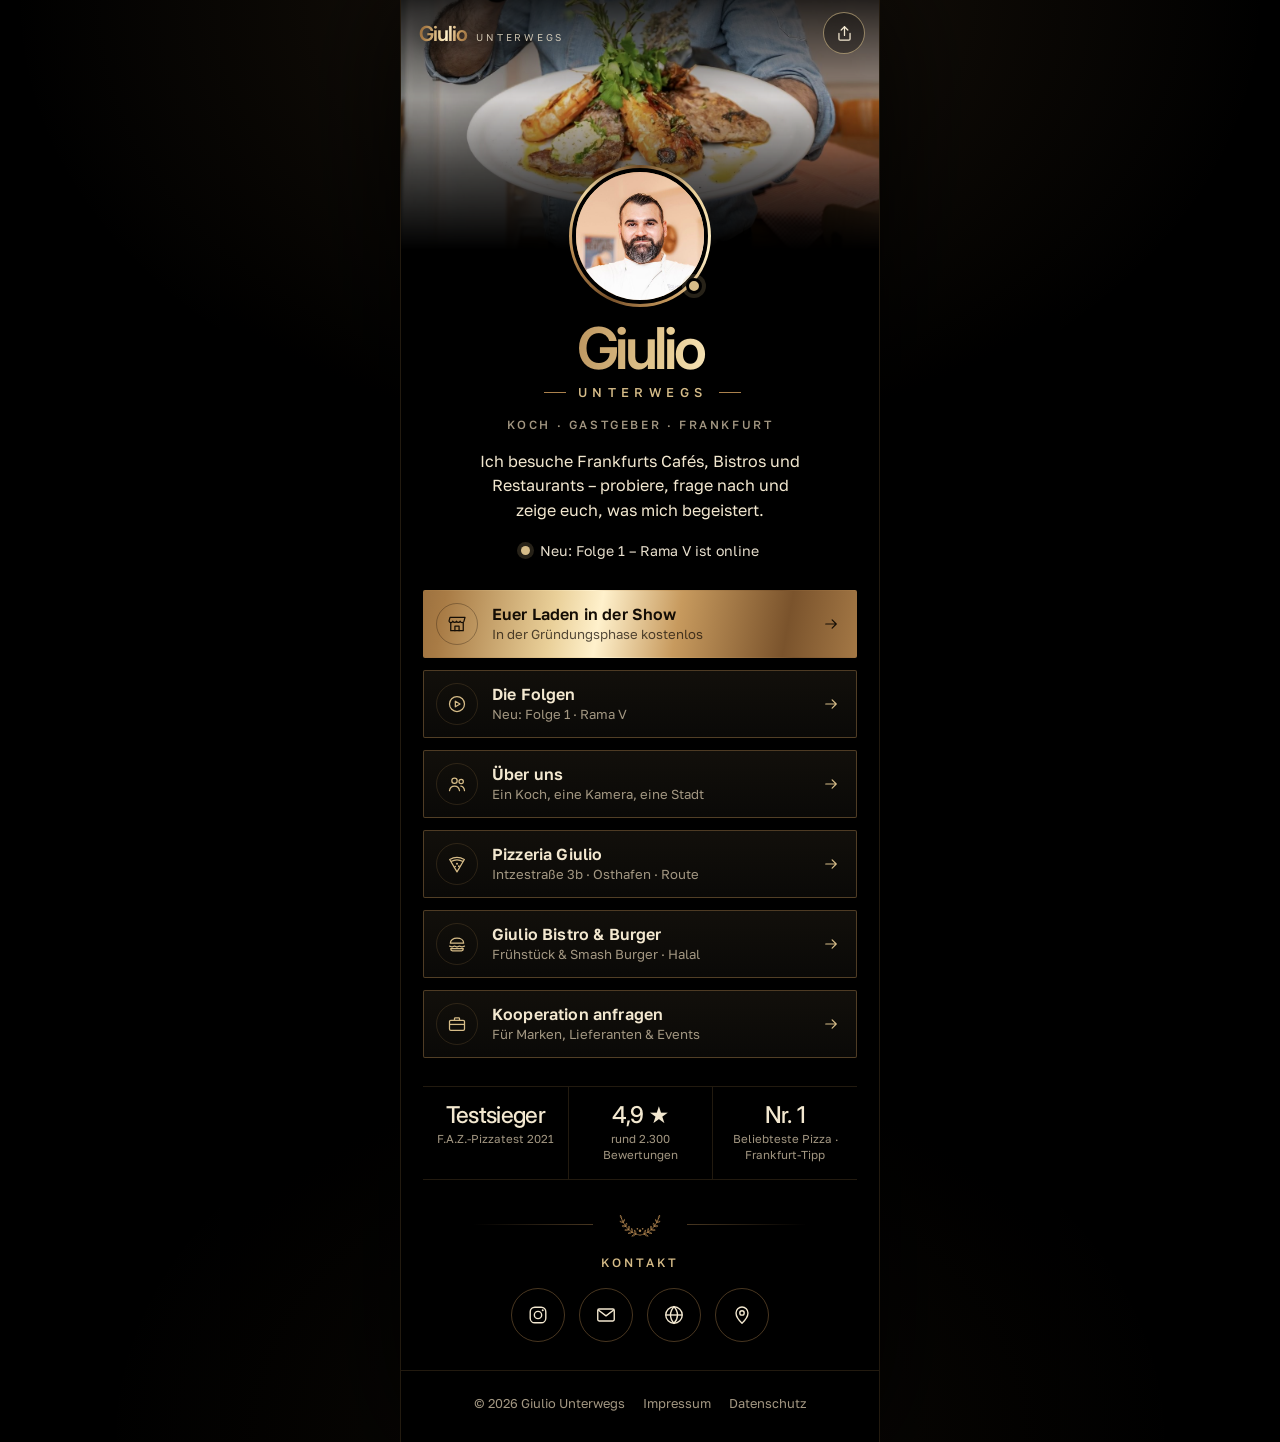
==== commit efc4fdf6: "Folge 1 online: Rama V mit Vorschaubild und Link zu Instagram Co-Authored-By: Claude Opus 5.5 <norep" ====
--- a/links/index.html
+++ b/links/index.html
@@ -17,7 +17,7 @@
 <link rel="icon" href="../favicon.svg" type="image/svg+xml">
 <link rel="preload" href="../assets/fonts/inter-display-600.woff" as="font" type="font/woff" crossorigin>
 <link rel="preload" href="../assets/fonts/golos.woff" as="font" type="font/woff" crossorigin>
-<link rel="stylesheet" href="../assets/css/style.css?v=4">
+<link rel="stylesheet" href="../assets/css/style.css?v=5">
 </head>
 <body class="linkseite">
 
@@ -55,7 +55,7 @@
     <h1 class="lk-name lk-rein" style="--i:1"><span class="marke-klein">Giulio</span><span class="zusatz">Unterwegs</span></h1>
     <p class="lk-rolle lk-rein" style="--i:2">Koch · Gastgeber · Frankfurt</p>
     <p class="lk-text lk-rein" style="--i:3">Ich besuche Frankfurts Cafés, Bistros und Restaurants – probiere, frage nach und zeige euch, was mich begeistert.</p>
-    <a class="status lk-rein" style="--i:4" href="../#folgen">Staffel 1 – die ersten Folgen entstehen gerade</a>
+    <a class="status lk-rein" style="--i:4" href="../#folgen">Neu: Folge 1 – Rama V ist online</a>
 
     <ul class="lk-links">
       <li class="lk-rein" style="--i:5"><a class="lk-btn lk-btn--gold" href="../#fuer-laeden">
@@ -64,7 +64,7 @@
         <svg class="lk-pfeil" aria-hidden="true"><use href="#i-pfeil"/></svg></a></li>
       <li class="lk-rein" style="--i:6"><a class="lk-btn" href="../#folgen">
         <span class="lk-ico"><svg aria-hidden="true"><use href="#i-play"/></svg></span>
-        <span><b>Die Folgen</b><small>Staffel 1 · bald online</small></span>
+        <span><b>Die Folgen</b><small>Neu: Folge 1 · Rama V</small></span>
         <svg class="lk-pfeil" aria-hidden="true"><use href="#i-pfeil"/></svg></a></li>
       <li class="lk-rein" style="--i:7"><a class="lk-btn" href="../#ueber-uns">
         <span class="lk-ico"><svg aria-hidden="true"><use href="#i-team"/></svg></span>
--- a/assets/css/style.css
+++ b/assets/css/style.css
@@ -327,6 +327,12 @@
 }
 .play svg { width:32%; margin-left:8%; fill:var(--champagner) }
 .video-knopf:hover .play { transform:translate(-50%, -50%) scale(1.08); background:rgba(172,130,77,.35) }
+.video-knopf .neu {
+  position:absolute; z-index:2; left:12px; top:12px; padding:6px 10px 6px 9px; gap:8px;
+  font-size:.7rem; letter-spacing:.14em; text-transform:uppercase; color:var(--champagner);
+  background:rgba(0,0,0,.6); -webkit-backdrop-filter:blur(6px); backdrop-filter:blur(6px); border:1px solid rgba(214,188,136,.35);
+}
+.video-knopf .neu::before { width:7px; height:7px }
 @media (max-width:1000px) { .folgen-raster { grid-template-columns:repeat(3, minmax(0,1fr)) } }
 @media (max-width:640px) {
   .folgen-raster { grid-template-columns:none; grid-auto-flow:column; grid-auto-columns:64%; overflow-x:auto; scroll-snap-type:x mandatory; scroll-padding-inline:var(--rand); padding-bottom:12px; margin-inline:calc(var(--rand) * -1); padding-inline:var(--rand); scrollbar-width:none }
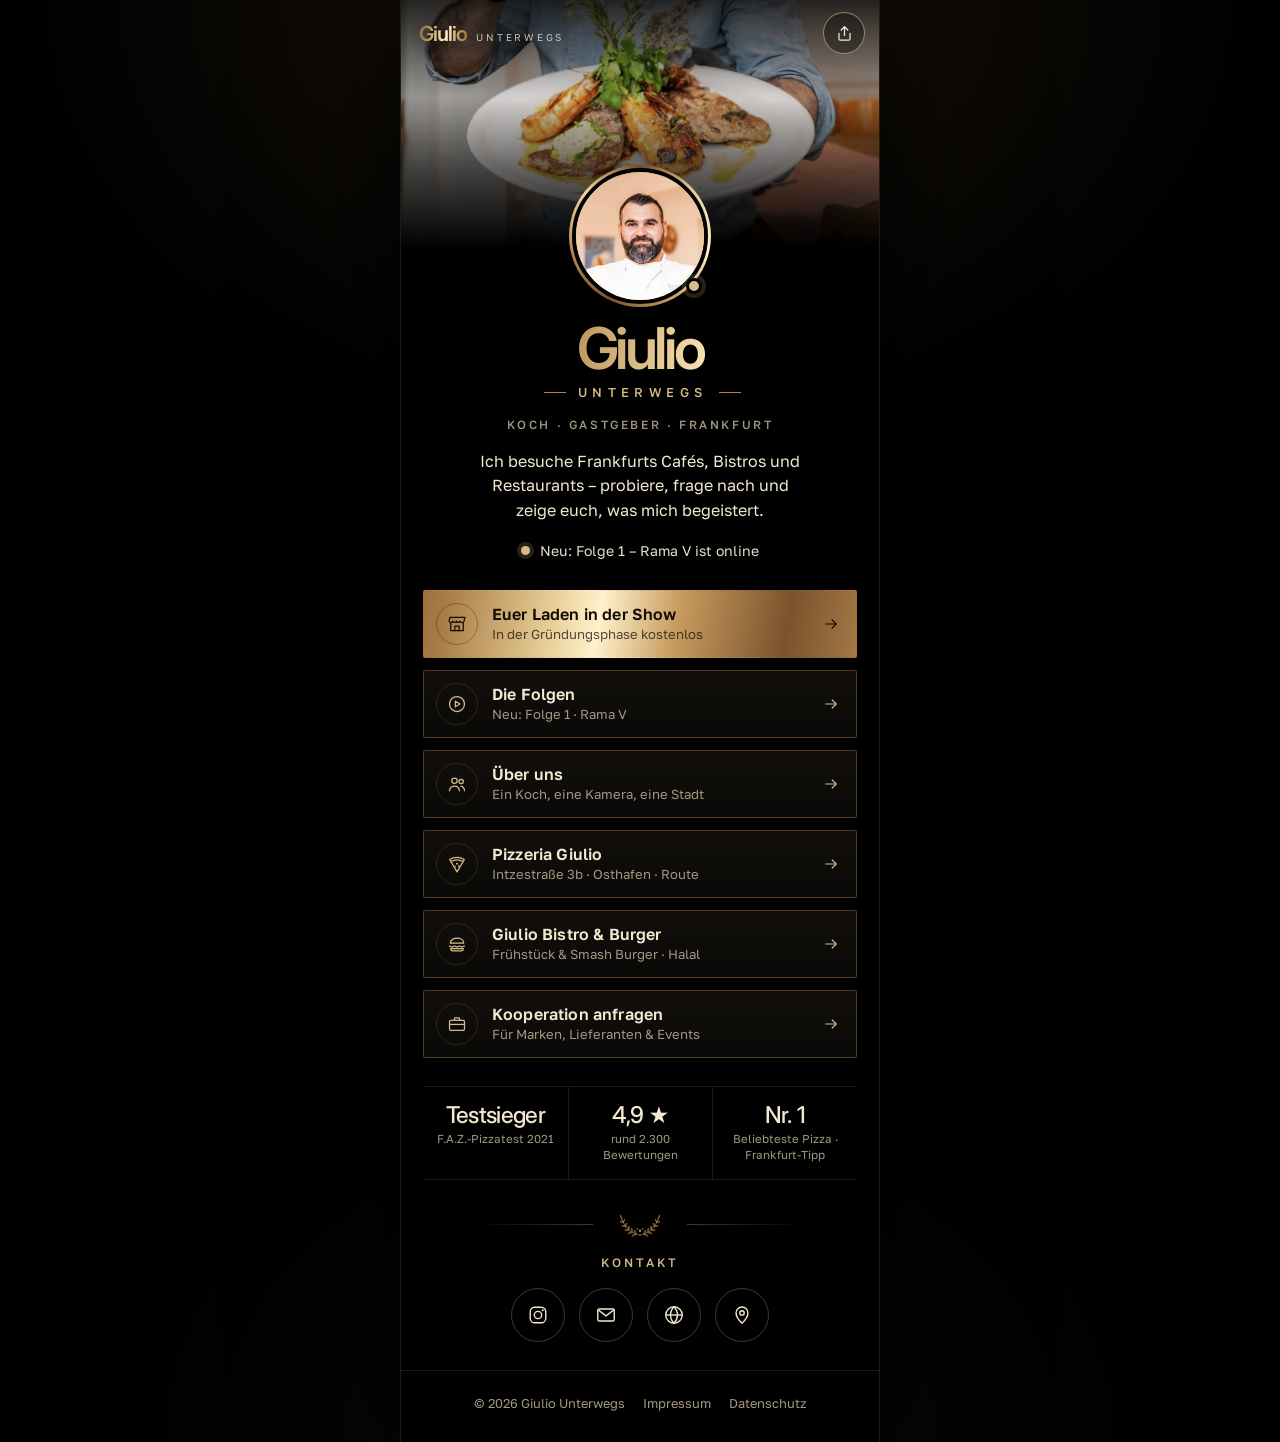
==== commit d9c08a3e: "Folge 1: neues Titelbild, Play-Knopf und Hinweis nach unten Co-Authored-By: Claude Opus 5.5 <noreply" ====
--- a/links/index.html
+++ b/links/index.html
@@ -17,7 +17,7 @@
 <link rel="icon" href="../favicon.svg" type="image/svg+xml">
 <link rel="preload" href="../assets/fonts/inter-display-600.woff" as="font" type="font/woff" crossorigin>
 <link rel="preload" href="../assets/fonts/golos.woff" as="font" type="font/woff" crossorigin>
-<link rel="stylesheet" href="../assets/css/style.css?v=5">
+<link rel="stylesheet" href="../assets/css/style.css?v=6">
 </head>
 <body class="linkseite">
 
--- a/assets/css/style.css
+++ b/assets/css/style.css
@@ -321,14 +321,14 @@
 .video-knopf:hover img { transform:scale(1.035); filter:brightness(1.06) }
 .video-knopf:focus-visible { outline:2px solid var(--gold); outline-offset:4px }
 .play {
-  position:absolute; z-index:2; left:50%; top:50%; width:56px; aspect-ratio:1; transform:translate(-50%, -50%);
+  position:absolute; z-index:2; right:12px; bottom:12px; width:48px; aspect-ratio:1;
   border-radius:50%; display:grid; place-items:center; background:rgba(0,0,0,.35); -webkit-backdrop-filter:blur(6px); backdrop-filter:blur(6px);
   border:1px solid rgba(233,207,152,.75); transition:transform .4s var(--ease), background-color .3s;
 }
 .play svg { width:32%; margin-left:8%; fill:var(--champagner) }
-.video-knopf:hover .play { transform:translate(-50%, -50%) scale(1.08); background:rgba(172,130,77,.35) }
+.video-knopf:hover .play { transform:scale(1.08); background:rgba(172,130,77,.35) }
 .video-knopf .neu {
-  position:absolute; z-index:2; left:12px; top:12px; padding:6px 10px 6px 9px; gap:8px;
+  position:absolute; z-index:2; left:12px; bottom:22px; padding:6px 10px 6px 9px; gap:8px;
   font-size:.7rem; letter-spacing:.14em; text-transform:uppercase; color:var(--champagner);
   background:rgba(0,0,0,.6); -webkit-backdrop-filter:blur(6px); backdrop-filter:blur(6px); border:1px solid rgba(214,188,136,.35);
 }
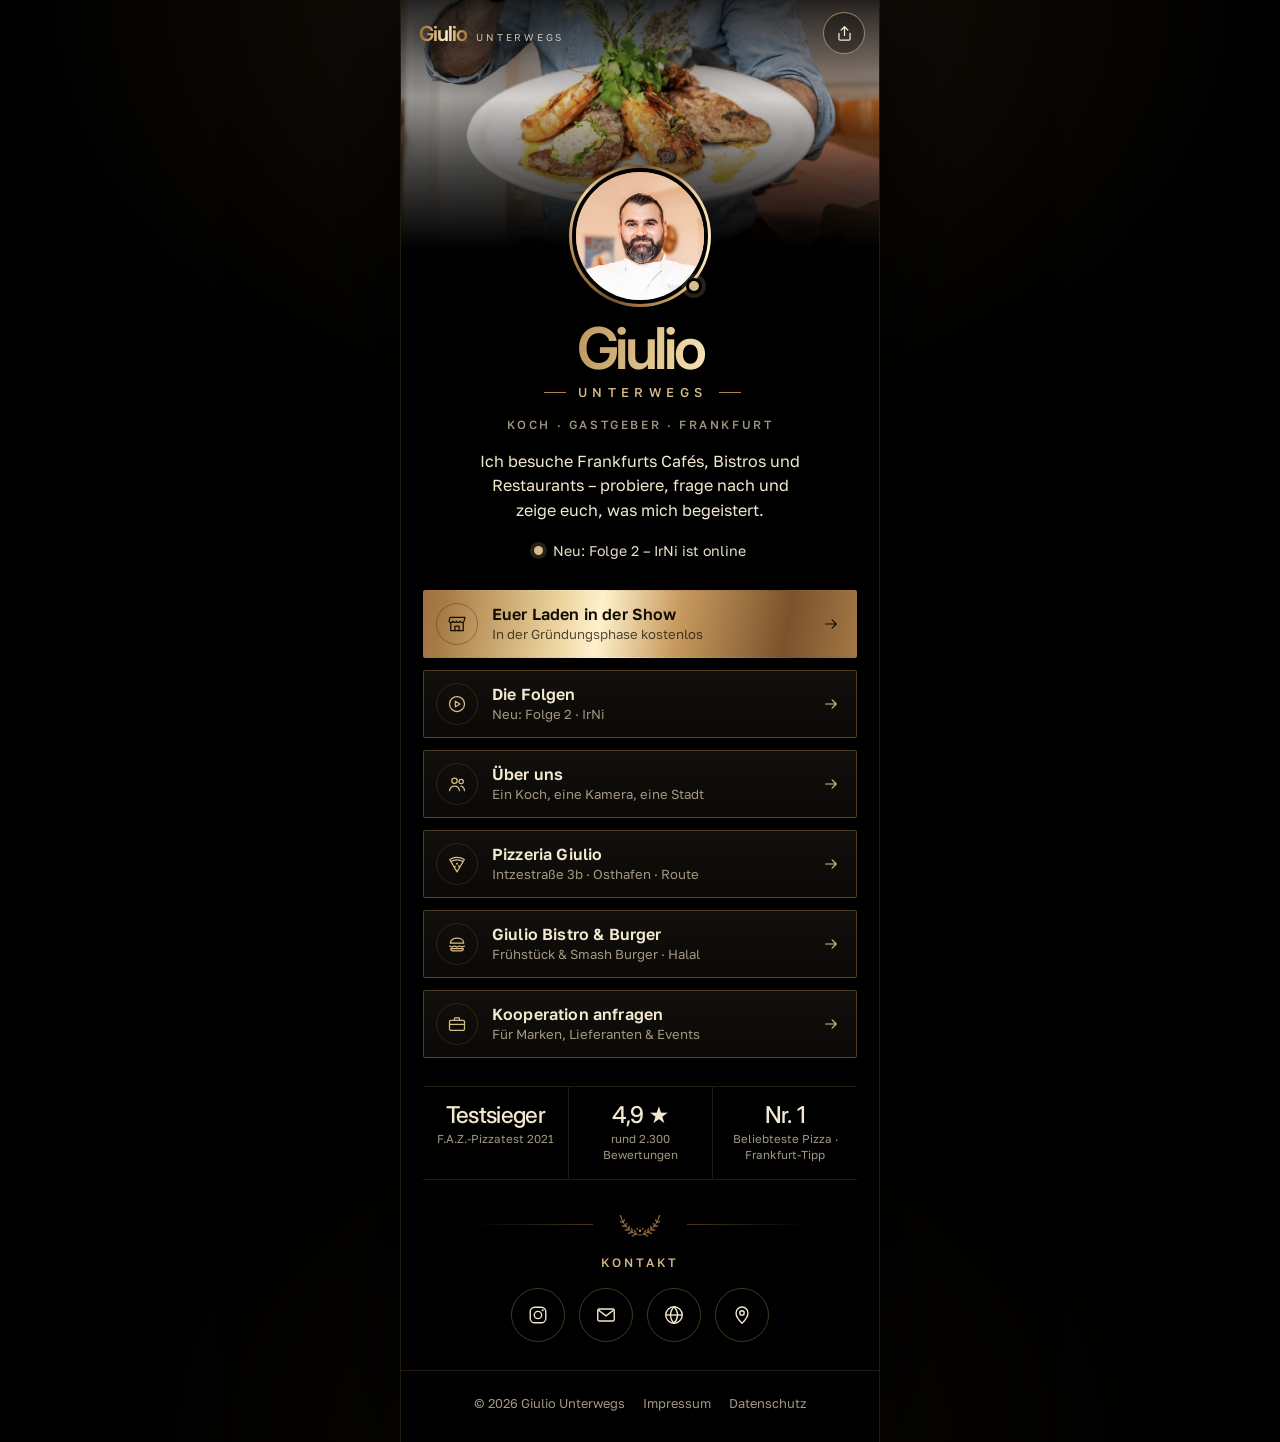
==== commit 9668effe: "Folge 2 online: IrNi mit Vorschaubild und Link zum Reel Co-Authored-By: Claude Opus 5.5 <noreply@ant" ====
--- a/links/index.html
+++ b/links/index.html
@@ -55,7 +55,7 @@
     <h1 class="lk-name lk-rein" style="--i:1"><span class="marke-klein">Giulio</span><span class="zusatz">Unterwegs</span></h1>
     <p class="lk-rolle lk-rein" style="--i:2">Koch · Gastgeber · Frankfurt</p>
     <p class="lk-text lk-rein" style="--i:3">Ich besuche Frankfurts Cafés, Bistros und Restaurants – probiere, frage nach und zeige euch, was mich begeistert.</p>
-    <a class="status lk-rein" style="--i:4" href="../#folgen">Neu: Folge 1 – Rama V ist online</a>
+    <a class="status lk-rein" style="--i:4" href="../#folgen">Neu: Folge 2 – IrNi ist online</a>
 
     <ul class="lk-links">
       <li class="lk-rein" style="--i:5"><a class="lk-btn lk-btn--gold" href="../#fuer-laeden">
@@ -64,7 +64,7 @@
         <svg class="lk-pfeil" aria-hidden="true"><use href="#i-pfeil"/></svg></a></li>
       <li class="lk-rein" style="--i:6"><a class="lk-btn" href="../#folgen">
         <span class="lk-ico"><svg aria-hidden="true"><use href="#i-play"/></svg></span>
-        <span><b>Die Folgen</b><small>Neu: Folge 1 · Rama V</small></span>
+        <span><b>Die Folgen</b><small>Neu: Folge 2 · IrNi</small></span>
         <svg class="lk-pfeil" aria-hidden="true"><use href="#i-pfeil"/></svg></a></li>
       <li class="lk-rein" style="--i:7"><a class="lk-btn" href="../#ueber-uns">
         <span class="lk-ico"><svg aria-hidden="true"><use href="#i-team"/></svg></span>
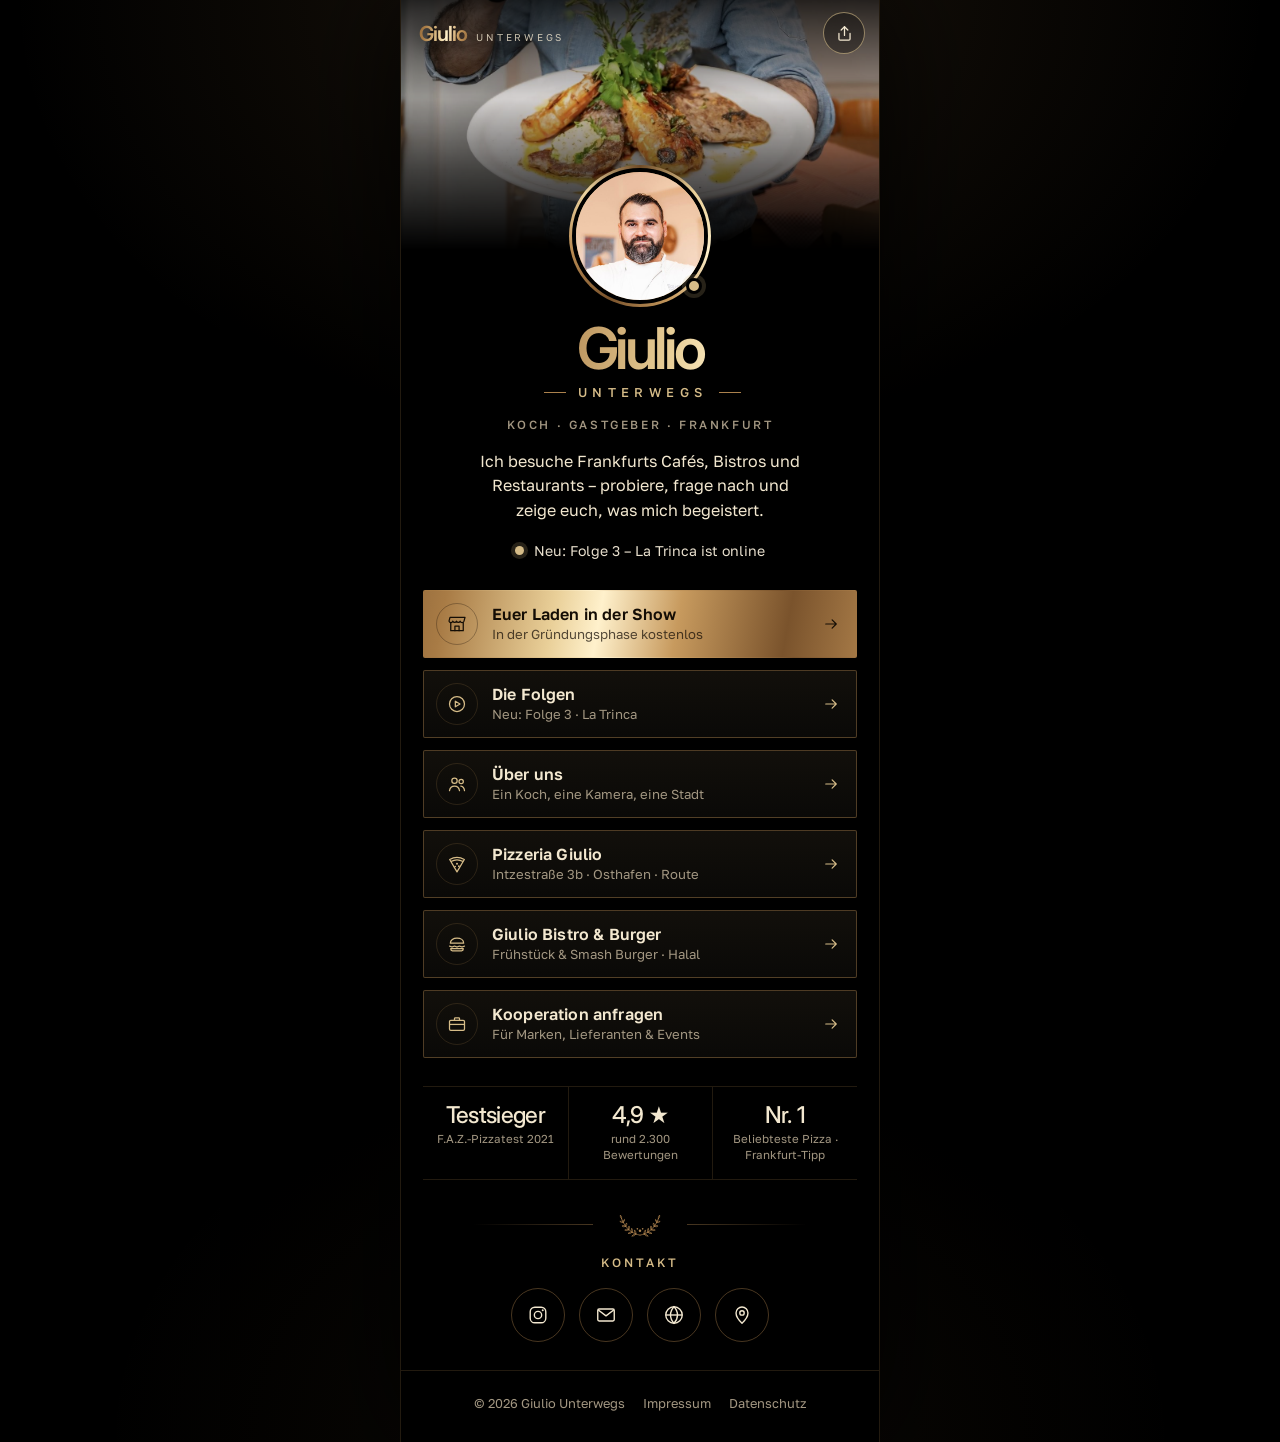
==== commit 8f2839ad: "Folge 3 online: La Trinca mit Titelbild und Link zum Reel Co-Authored-By: Claude Opus 5.5 <noreply@a" ====
--- a/links/index.html
+++ b/links/index.html
@@ -55,7 +55,7 @@
     <h1 class="lk-name lk-rein" style="--i:1"><span class="marke-klein">Giulio</span><span class="zusatz">Unterwegs</span></h1>
     <p class="lk-rolle lk-rein" style="--i:2">Koch · Gastgeber · Frankfurt</p>
     <p class="lk-text lk-rein" style="--i:3">Ich besuche Frankfurts Cafés, Bistros und Restaurants – probiere, frage nach und zeige euch, was mich begeistert.</p>
-    <a class="status lk-rein" style="--i:4" href="../#folgen">Neu: Folge 2 – IrNi ist online</a>
+    <a class="status lk-rein" style="--i:4" href="../#folgen">Neu: Folge 3 – La Trinca ist online</a>
 
     <ul class="lk-links">
       <li class="lk-rein" style="--i:5"><a class="lk-btn lk-btn--gold" href="../#fuer-laeden">
@@ -64,7 +64,7 @@
         <svg class="lk-pfeil" aria-hidden="true"><use href="#i-pfeil"/></svg></a></li>
       <li class="lk-rein" style="--i:6"><a class="lk-btn" href="../#folgen">
         <span class="lk-ico"><svg aria-hidden="true"><use href="#i-play"/></svg></span>
-        <span><b>Die Folgen</b><small>Neu: Folge 2 · IrNi</small></span>
+        <span><b>Die Folgen</b><small>Neu: Folge 3 · La Trinca</small></span>
         <svg class="lk-pfeil" aria-hidden="true"><use href="#i-pfeil"/></svg></a></li>
       <li class="lk-rein" style="--i:7"><a class="lk-btn" href="../#ueber-uns">
         <span class="lk-ico"><svg aria-hidden="true"><use href="#i-team"/></svg></span>
